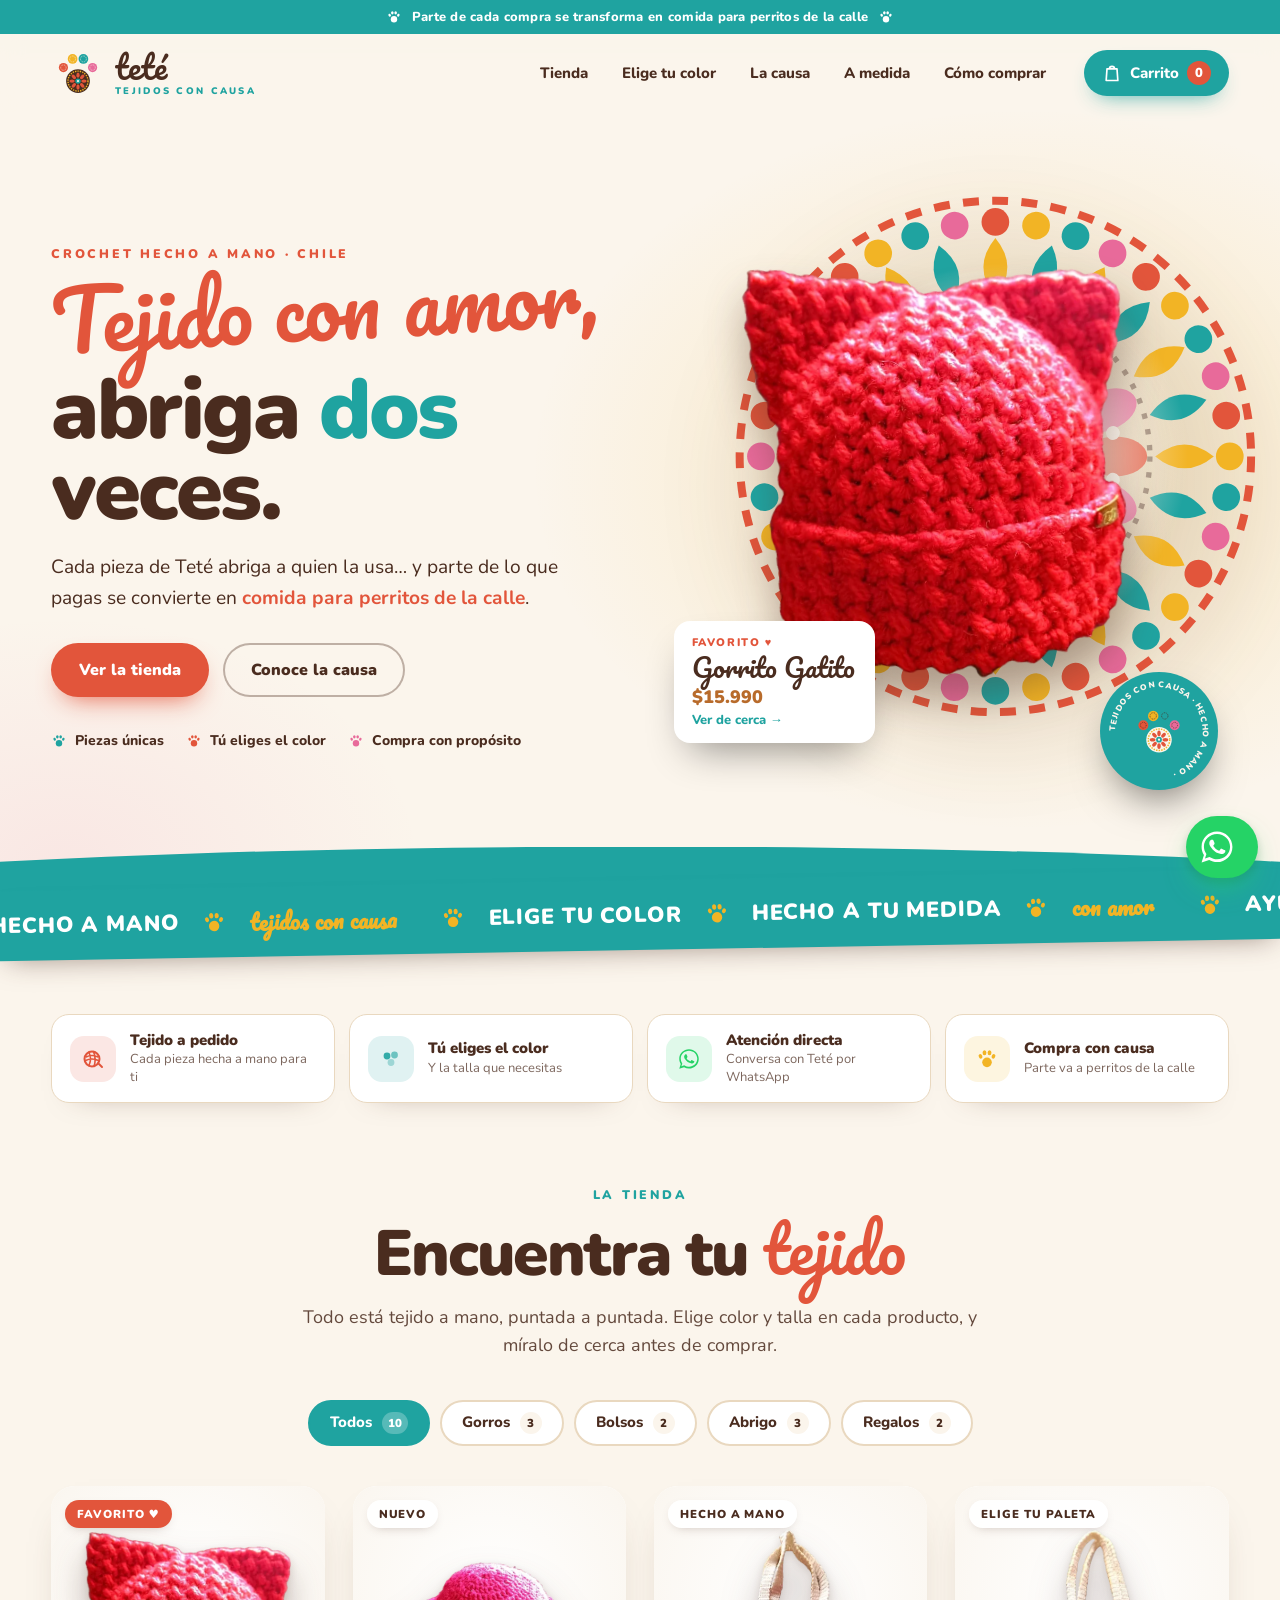
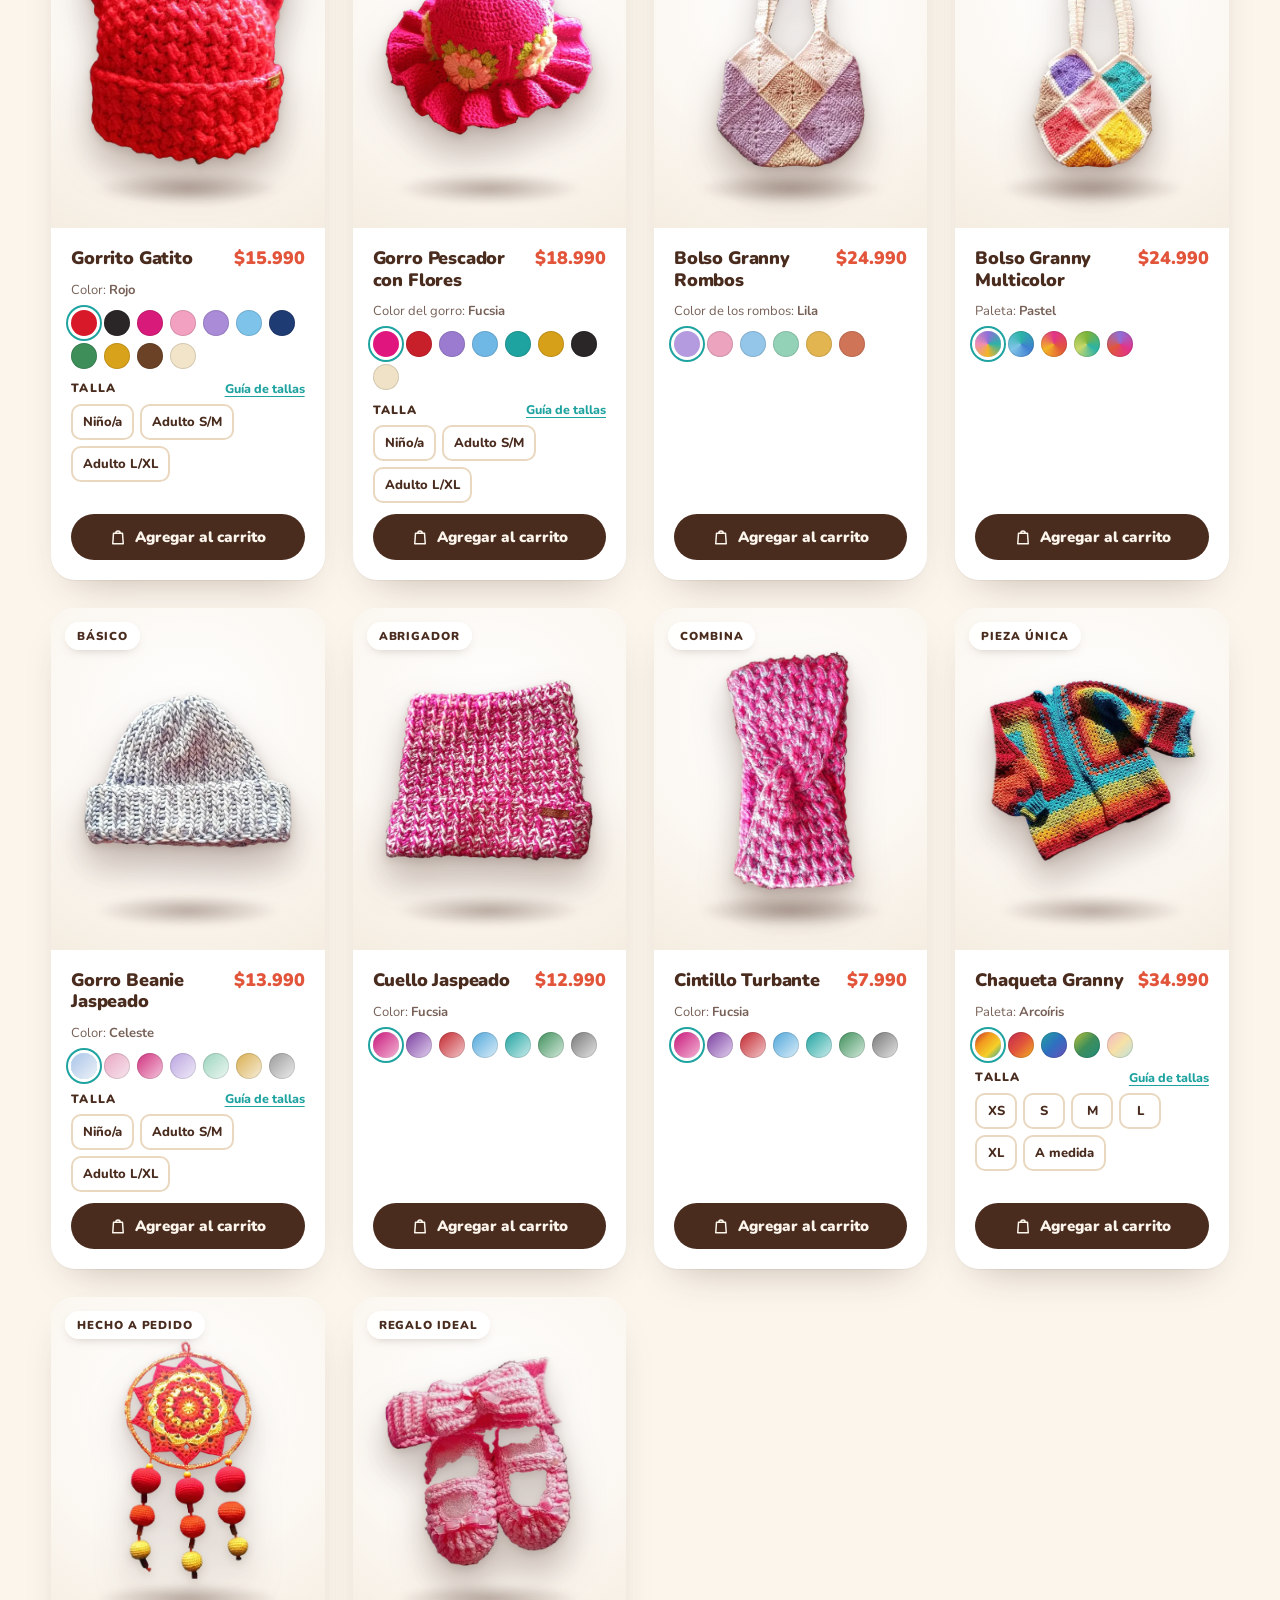
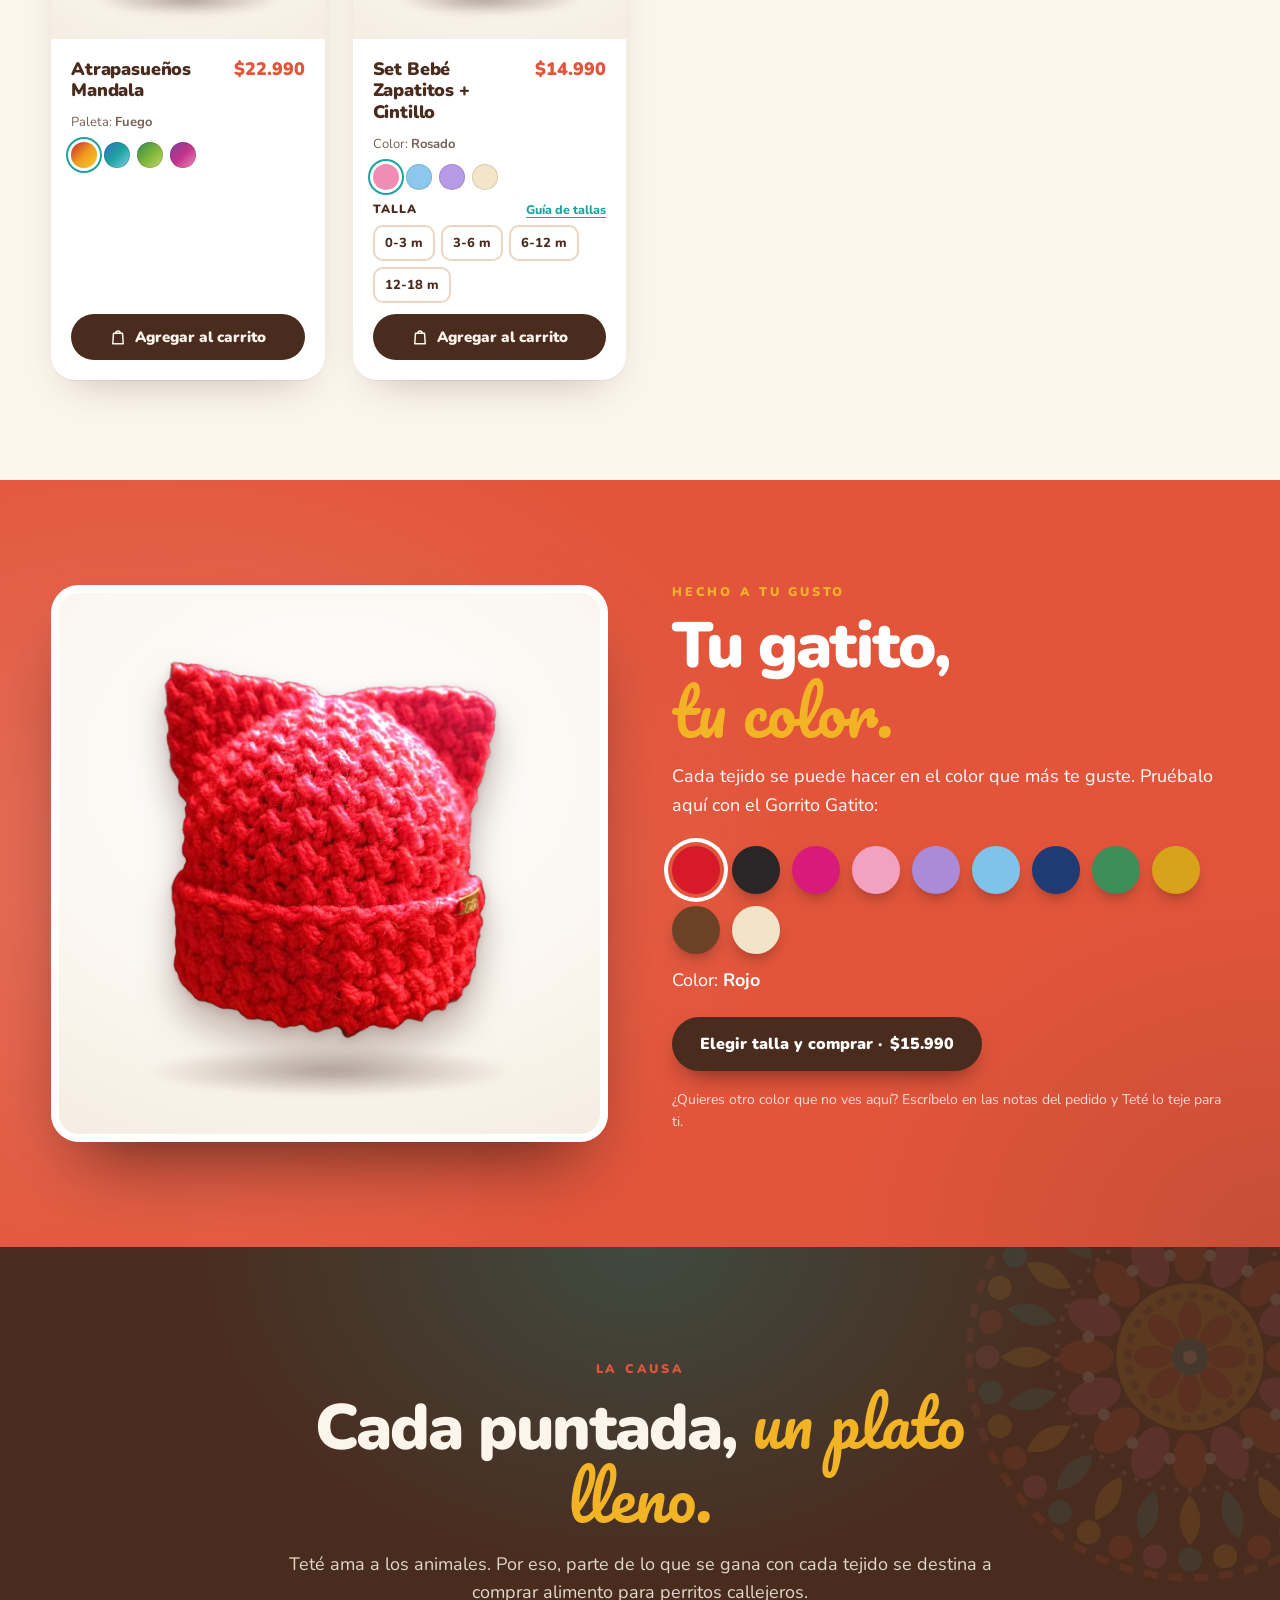
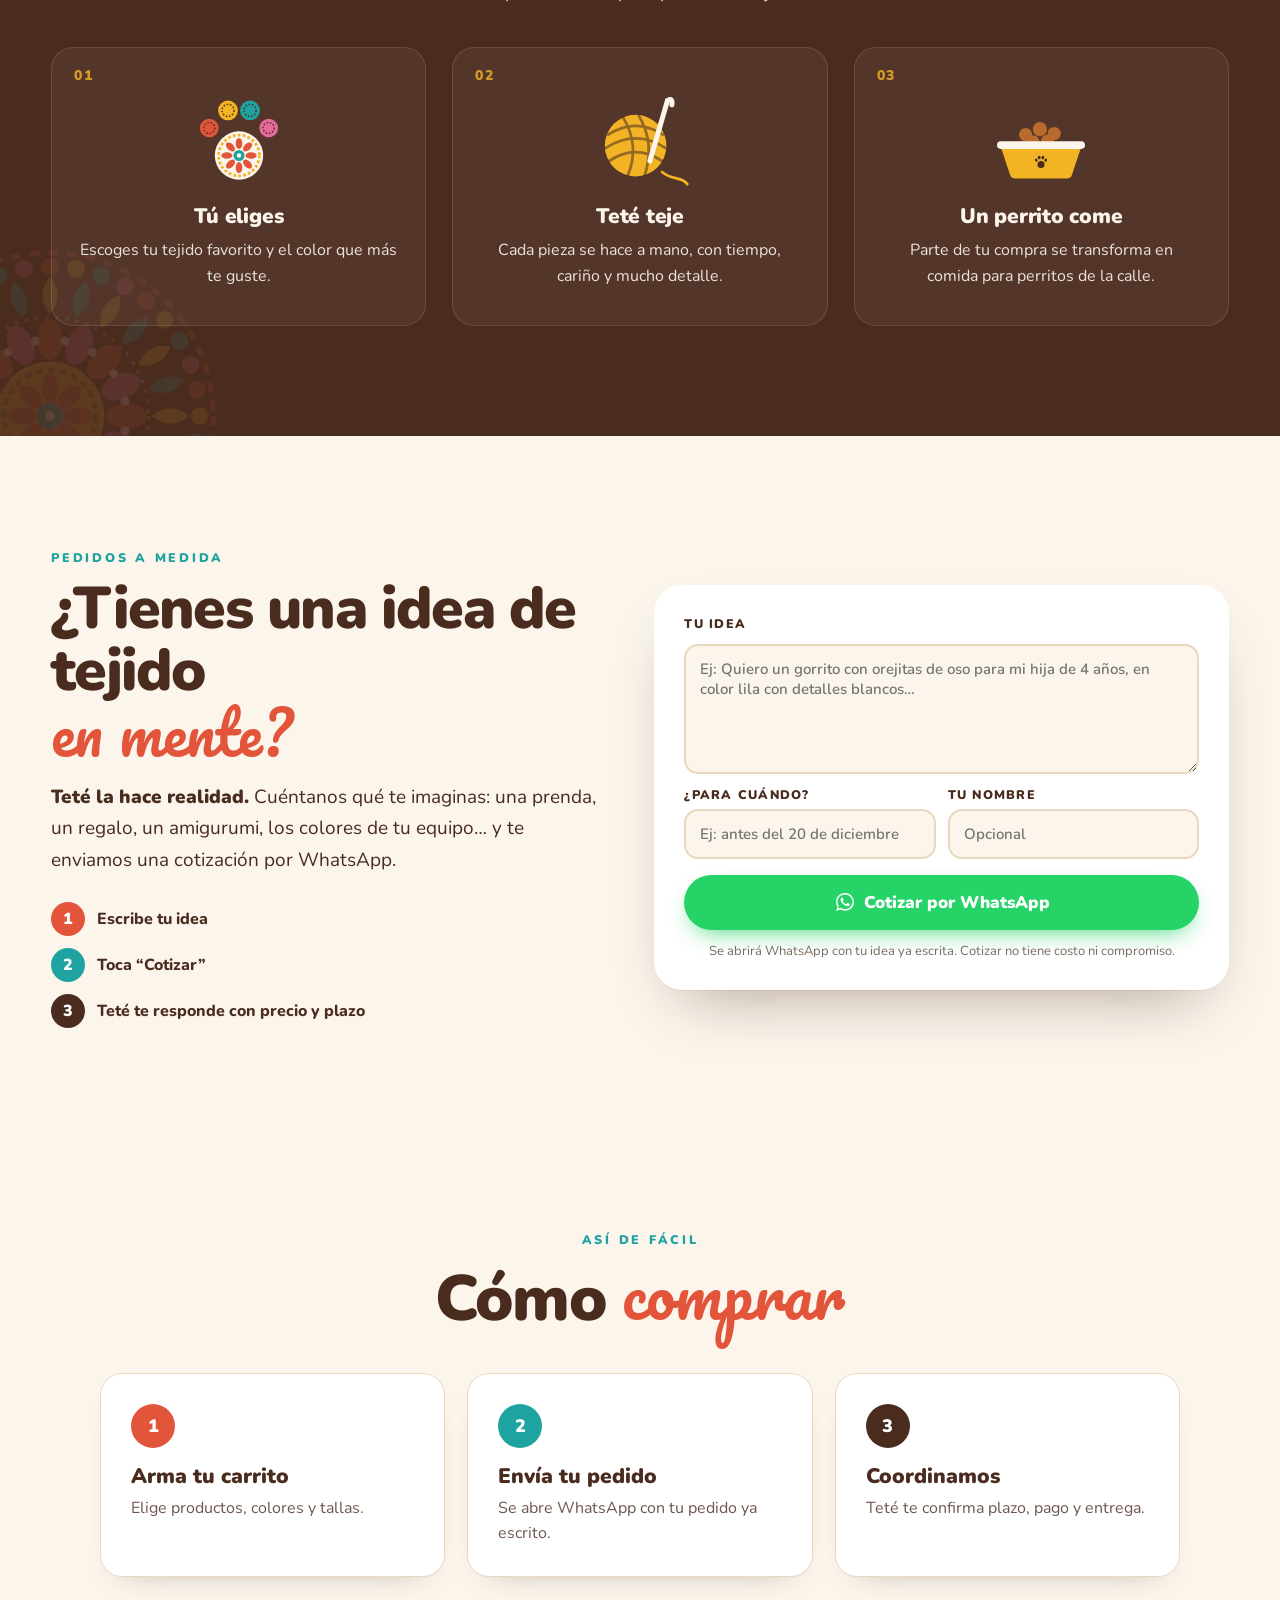
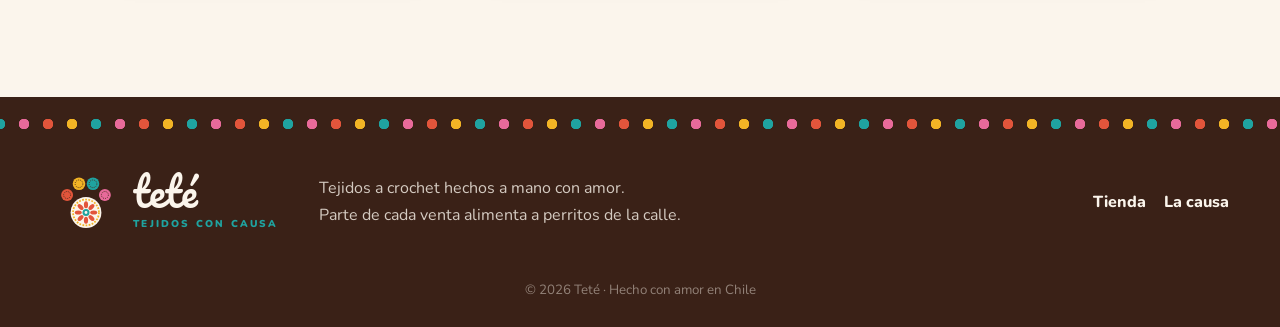
==== index.html @ cbbb32c8 "Tienda web de Teté · Tejidos con causa Página estática de la tienda: catálogo con colores y tallas, " ====
<!DOCTYPE html>
<html lang="es">
<head>
<meta charset="UTF-8">
<meta name="viewport" content="width=device-width, initial-scale=1">
<title>Teté · Tejidos a crochet hechos a mano, en tu color</title>
<meta name="description" content="Tienda de tejidos a crochet hechos a mano en Chile: gorros, bolsos y regalos en el color y la talla que elijas. Pedidos por WhatsApp. Parte de cada compra alimenta a perritos de la calle.">
<meta name="theme-color" content="#1FA3A0">
<meta name="author" content="Teté · Tejidos con causa">
<!-- Vista previa al compartir (WhatsApp, Facebook, Instagram, X, LinkedIn).
     Al publicar la página, ejecuta preparar-para-publicar.ps1 para convertir estas rutas en direcciones completas. -->
<meta property="og:type" content="website">
<meta property="og:locale" content="es_CL">
<meta property="og:site_name" content="Teté · Tejidos con causa">
<meta property="og:title" content="Teté · Tejidos a crochet hechos a mano, en tu color">
<meta property="og:description" content="Gorros, bolsos y regalos tejidos a pedido en el color que quieras. Parte de cada compra alimenta a perritos de la calle 🐾">
<meta property="og:image" content="img/og-tete.jpg">
<meta property="og:image:type" content="image/jpeg">
<meta property="og:image:width" content="1200">
<meta property="og:image:height" content="630">
<meta property="og:image:alt" content="Logo de Teté junto a un gorrito tejido con orejitas de gato, con el texto: Tejidos hechos a mano, en tu color">
<meta property="og:image" content="img/og-tete-cuadrada.jpg">
<meta property="og:image:type" content="image/jpeg">
<meta property="og:image:width" content="1200">
<meta property="og:image:height" content="1200">
<meta name="twitter:card" content="summary_large_image">
<meta name="twitter:title" content="Teté · Tejidos a crochet hechos a mano, en tu color">
<meta name="twitter:description" content="Gorros, bolsos y regalos tejidos a pedido. Parte de cada compra alimenta a perritos de la calle.">
<meta name="twitter:image" content="img/og-tete.jpg">
<meta name="twitter:image:alt" content="Logo de Teté junto a un gorrito tejido con orejitas de gato">
<link rel="icon" href="img/favicon-mandala.svg" type="image/svg+xml">
<link rel="icon" href="img/favicon-32.png" type="image/png" sizes="32x32">
<link rel="apple-touch-icon" href="img/apple-touch-icon.png">
<link rel="manifest" href="site.webmanifest"><link rel="preload" href="fonts/nunito-variable.woff2" as="font" type="font/woff2" crossorigin>
<link rel="preload" href="fonts/pacifico-400.woff2" as="font" type="font/woff2" crossorigin>
<link rel="preload" href="img/p/gatito-rojo.webp" as="image">
<link rel="stylesheet" href="css/fonts.css">
<link rel="stylesheet" href="css/styles.css">
<link rel="stylesheet" href="css/theme-mandala.css">
<link rel="stylesheet" href="css/refine.css">
</head>
<body data-logo="mandala" class="t-mandala">

<!-- Ícono de marca: huella-ovillo -->
<svg width="0" height="0" style="position:absolute" aria-hidden="true">
  <defs>
    <clipPath id="cpOvillo"><circle cx="100" cy="128" r="40"/></clipPath>
    <symbol id="ovillo" viewBox="0 0 200 200">
      <g fill="var(--toe)">
        <ellipse cx="46" cy="78" rx="15" ry="19" transform="rotate(-25 46 78)"/>
        <ellipse cx="79" cy="48" rx="16" ry="21" transform="rotate(-8 79 48)"/>
        <ellipse cx="121" cy="48" rx="16" ry="21" transform="rotate(8 121 48)"/>
        <ellipse cx="154" cy="78" rx="15" ry="19" transform="rotate(25 154 78)"/>
      </g>
      <circle cx="100" cy="128" r="40" fill="var(--pad)"/>
      <g clip-path="url(#cpOvillo)" fill="none" stroke="var(--line)" stroke-width="3.2" stroke-linecap="round">
        <path d="M58 110 Q100 86 142 110"/><path d="M57 124 Q100 99 143 124"/><path d="M57 138 Q100 113 143 138"/><path d="M60 152 Q100 128 140 152"/>
        <path d="M74 92 Q96 130 80 170"/><path d="M90 88 Q114 128 98 172"/><path d="M108 88 Q132 126 120 170"/>
      </g>
      <path d="M134 147 C154 161 158 183 180 177 C191 174 191 162 182 160" fill="none" stroke="var(--thread)" stroke-width="4.2" stroke-linecap="round"/>
    </symbol>
    <symbol id="mandala" viewBox="0 0 200 200">
      <circle cx="46" cy="80" r="17" fill="var(--t1)"/><circle cx="46" cy="80" r="10" fill="none" stroke="var(--stitch)" stroke-width="2.5" stroke-dasharray="3 3"/>
      <circle cx="80" cy="48" r="18" fill="var(--t2)"/><circle cx="80" cy="48" r="11" fill="none" stroke="var(--stitch)" stroke-width="2.5" stroke-dasharray="3 3"/>
      <circle cx="120" cy="48" r="18" fill="var(--t3)"/><circle cx="120" cy="48" r="11" fill="none" stroke="var(--stitch)" stroke-width="2.5" stroke-dasharray="3 3"/>
      <circle cx="154" cy="80" r="17" fill="var(--t4)"/><circle cx="154" cy="80" r="10" fill="none" stroke="var(--stitch)" stroke-width="2.5" stroke-dasharray="3 3"/>
      <circle cx="100" cy="130" r="44" fill="var(--pad)"/>
      <circle cx="100" cy="130" r="37" fill="none" stroke="var(--ring)" stroke-width="5" stroke-dasharray="5 4"/>
      <g fill="var(--petal)">
        <ellipse cx="100" cy="108" rx="6" ry="10"/><ellipse cx="100" cy="108" rx="6" ry="10" transform="rotate(45 100 130)"/>
        <ellipse cx="100" cy="108" rx="6" ry="10" transform="rotate(90 100 130)"/><ellipse cx="100" cy="108" rx="6" ry="10" transform="rotate(135 100 130)"/>
        <ellipse cx="100" cy="108" rx="6" ry="10" transform="rotate(180 100 130)"/><ellipse cx="100" cy="108" rx="6" ry="10" transform="rotate(225 100 130)"/>
        <ellipse cx="100" cy="108" rx="6" ry="10" transform="rotate(270 100 130)"/><ellipse cx="100" cy="108" rx="6" ry="10" transform="rotate(315 100 130)"/>
      </g>
      <circle cx="100" cy="130" r="10" fill="var(--core)"/><circle cx="100" cy="130" r="4" fill="var(--dot)"/>
    </symbol>
    <symbol id="paw" viewBox="0 0 200 200">      <ellipse cx="46" cy="78" rx="15" ry="19" transform="rotate(-25 46 78)"/><ellipse cx="79" cy="48" rx="16" ry="21"/>
      <ellipse cx="121" cy="48" rx="16" ry="21"/><ellipse cx="154" cy="78" rx="15" ry="19" transform="rotate(25 154 78)"/>
      <circle cx="100" cy="128" r="40"/>
    </symbol>
    <symbol id="wa" viewBox="0 0 32 32"><path fill="currentColor" d="M16 3C8.8 3 3 8.7 3 15.8c0 2.5.7 4.9 2 7L3 29l6.4-2c2 1.1 4.3 1.7 6.6 1.7 7.2 0 13-5.7 13-12.8S23.2 3 16 3zm0 23.4c-2.1 0-4.1-.6-5.9-1.7l-.4-.3-3.8 1.2 1.2-3.7-.3-.4c-1.2-1.8-1.8-3.8-1.8-5.9C5 9.9 9.9 5.1 16 5.1s11 4.8 11 10.7-4.9 10.6-11 10.6zm6-7.9c-.3-.2-1.9-1-2.2-1.1-.3-.1-.5-.2-.7.2-.2.3-.8 1.1-1 1.3-.2.2-.4.2-.7.1-.3-.2-1.4-.5-2.6-1.6-1-.9-1.6-1.9-1.8-2.2-.2-.3 0-.5.1-.7l.5-.6c.2-.2.2-.3.3-.6.1-.2 0-.4 0-.6l-1-2.4c-.3-.6-.5-.5-.7-.5h-.6c-.2 0-.6.1-.9.4-.3.3-1.2 1.1-1.2 2.7s1.2 3.1 1.4 3.3c.2.2 2.3 3.6 5.7 4.9 2.8 1.1 3.4.9 4 .8.6-.1 1.9-.8 2.2-1.5.3-.7.3-1.4.2-1.5-.1-.2-.3-.3-.6-.4z"/></symbol>
    <symbol id="bag" viewBox="0 0 24 24"><path fill="none" stroke="currentColor" stroke-width="2" stroke-linecap="round" stroke-linejoin="round" d="M6 7h12l1 14H5L6 7Z M9 7a3 3 0 0 1 6 0"/></symbol>
  </defs>
</svg>

<div class="topbar">
  <svg class="i"><use href="#paw"/></svg> Parte de cada compra se transforma en comida para perritos de la calle <svg class="i"><use href="#paw"/></svg>
</div>

<header class="header" id="header">
  <a href="#inicio" class="brand" aria-label="Teté, inicio">
    <svg class="brand-ic logo-pos"><use href="#mandala"/></svg>
    <span class="brand-txt"><b>teté</b><small>tejidos con causa</small></span>
  </a>
  <nav class="nav" id="nav">
    <a href="#tienda">Tienda</a>
    <a href="#color">Elige tu color</a>
    <a href="#causa">La causa</a>
    <a href="#idea">A medida</a>
    <a href="#comprar">Cómo comprar</a>
  </nav>
  <button class="cart-btn" id="openCart" aria-label="Abrir carrito">
    <svg><use href="#bag"/></svg><span>Carrito</span><em id="cartCount">0</em>
  </button>
  <button class="menu-btn" id="menuBtn" type="button" aria-label="Abrir menú" aria-expanded="false" aria-controls="nav"><span></span><span></span><span></span></button>
</header>

<!-- HERO -->
<section class="hero" id="inicio">
  <svg class="hero-thread" viewBox="0 0 1440 700" preserveAspectRatio="none" aria-hidden="true">
    <path d="M-40 560 C 200 420, 320 680, 560 540 S 900 300, 1080 420 S 1360 560, 1500 300" />
  </svg>
  <div class="hero-in">
    <div class="hero-copy">
      <span class="eyebrow">Crochet hecho a mano · Chile</span>
      <h1><span class="script">Tejido con amor,</span><span class="big">abriga <em>dos</em> veces.</span></h1>
      <p>Cada pieza de Teté abriga a quien la usa… y parte de lo que pagas se convierte en <b>comida para perritos de la calle</b>.</p>
      <div class="hero-cta">
        <a href="#tienda" class="btn btn-sun">Ver la tienda</a>
        <a href="#causa" class="btn btn-ghost">Conoce la causa</a>
      </div>
      <ul class="hero-points">
        <li><svg class="i"><use href="#paw"/></svg>Piezas únicas</li>
        <li><svg class="i"><use href="#paw"/></svg>Tú eliges el color</li>
        <li><svg class="i"><use href="#paw"/></svg>Compra con propósito</li>
      </ul>
    </div>
    <div class="hero-art">
      <div class="mandala-deco hero-mandala" data-depth=".3"></div><div class="mandala-deco hero-mandala-sm" data-depth="1.8"></div>
      <div class="ring" data-depth=".5"></div>
      <div class="paw-trail" id="pawTrail" aria-hidden="true"></div>
      <img class="cut cut-hero" data-depth="1.2" src="img/p/gatito-rojo.webp" alt="Gorrito Gatito rojo tejido a crochet con orejitas">
      <button class="hero-tag" id="heroTag" data-depth="2" type="button"><small>Favorito ♥</small><b>Gorrito Gatito</b><span id="heroPrice"></span><em>Ver de cerca →</em></button>
      <div class="seal" aria-hidden="true" data-depth=".8">
        <svg viewBox="0 0 200 200" class="seal-ring">
          <defs><path id="sealArc" d="M100 100 m-74 0 a74 74 0 1 1 148 0 a74 74 0 1 1 -148 0"/></defs>
          <text><textPath href="#sealArc">TEJIDOS CON CAUSA · HECHO A MANO ·</textPath></text>
        </svg>
        <svg class="seal-ic logo-neg"><use href="#mandala"/></svg>
      </div>
    </div>
  </div>
</section>

<div class="marquee" aria-hidden="true">
  <div class="marquee-track" id="marquee"></div>
</div>

<section class="trust" aria-label="Por qué comprar en Teté">
  <div class="trust-in">
    <div class="t-item"><span class="t-ico" style="--c:var(--coral)"><svg viewBox="0 0 24 24"><circle cx="11" cy="12" r="7.5" fill="none" stroke="currentColor" stroke-width="2"/><path d="M5 10q6-3 12 0M4.5 13.5q6.5-3 13 0M8 5.5q3 6 0 13M12.5 4.6q3 7 .5 14.8" fill="none" stroke="currentColor" stroke-width="1.6" stroke-linecap="round"/><path d="M18 17l3 3" stroke="currentColor" stroke-width="2" stroke-linecap="round"/></svg></span><div><b>Tejido a pedido</b><span>Cada pieza hecha a mano para ti</span></div></div>
    <div class="t-item"><span class="t-ico" style="--c:var(--turquesa)"><svg viewBox="0 0 24 24"><circle cx="8" cy="9" r="3.4" fill="currentColor" opacity=".9"/><circle cx="15.5" cy="8" r="3.4" fill="currentColor" opacity=".6"/><circle cx="12" cy="15.5" r="3.4" fill="currentColor" opacity=".35"/></svg></span><div><b>Tú eliges el color</b><span>Y la talla que necesitas</span></div></div>
    <div class="t-item"><span class="t-ico" style="--c:#25D366"><svg viewBox="0 0 32 32"><use href="#wa"/></svg></span><div><b>Atención directa</b><span>Conversa con Teté por WhatsApp</span></div></div>
    <div class="t-item"><span class="t-ico" style="--c:var(--girasol)"><svg viewBox="0 0 200 200"><use href="#paw"/></svg></span><div><b>Compra con causa</b><span>Parte va a perritos de la calle</span></div></div>
  </div>
</section>
<!-- TIENDA -->
<section class="shop" id="tienda">
  <div class="sec-head reveal">
    <span class="eyebrow dark">La tienda</span>
    <h2>Encuentra tu <span class="script">tejido</span></h2>
    <p>Todo está tejido a mano, puntada a puntada. Elige color y talla en cada producto, y míralo de cerca antes de comprar.</p>
  </div>
  <div class="filters reveal" id="filters">
    <button class="chip on" data-cat="todos">Todos</button>
    <button class="chip" data-cat="gorros">Gorros</button>
    <button class="chip" data-cat="bolsos">Bolsos</button>
    <button class="chip" data-cat="abrigo">Abrigo</button>
    <button class="chip" data-cat="regalos">Regalos</button>
  </div>
  <div class="grid" id="grid"></div>
</section>

<!-- ELIGE TU COLOR -->
<section class="picker" id="color">
  <div class="picker-in">
    <div class="picker-img reveal stage3d" id="pickStage"><div class="floor" id="pickFloor"></div><div class="obj" id="pickObj"><img id="pickImg" src="img/p/gatito-rojo.webp" alt="Gorrito Gatito" draggable="false"></div></div>
    <div class="picker-copy reveal">
      <span class="eyebrow">Hecho a tu gusto</span>
      <h2>Tu gatito, <span class="script">tu color.</span></h2>
      <p>Cada tejido se puede hacer en el color que más te guste. Pruébalo aquí con el Gorrito Gatito:</p>
      <div class="big-sw" id="pickSw"></div>
      <p class="pick-name">Color: <b id="pickName">Rojo</b></p>
      <button class="btn btn-sun" id="pickAdd">Elegir talla y comprar · <span id="pickPrice"></span></button>
      <p class="hint">¿Quieres otro color que no ves aquí? Escríbelo en las notas del pedido y Teté lo teje para ti.</p>
    </div>
  </div>
</section>

<!-- CAUSA -->
<section class="cause" id="causa">
  <div class="mandala-deco cause-mandala" aria-hidden="true"></div><div class="mandala-deco cause-mandala l" aria-hidden="true"></div>
  <div class="sec-head reveal light">
    <span class="eyebrow">La causa</span>
    <h2>Cada puntada, <span class="script">un plato lleno.</span></h2>
    <p>Teté ama a los animales. Por eso, parte de lo que se gana con cada tejido se destina a comprar alimento para perritos callejeros.</p>
  </div>
  <div class="steps">
    <article class="step reveal"><span class="n">01</span><svg class="st-ic logo-neg"><use href="#mandala"/></svg><h3>Tú eliges</h3><p>Escoges tu tejido favorito y el color que más te guste.</p></article>
    <article class="step reveal"><span class="n">02</span><svg class="st-ic" viewBox="0 0 200 200"><circle cx="92" cy="112" r="56" fill="#F2B425"/><g fill="none" stroke="#4A2C1F" stroke-width="5" stroke-linecap="round" opacity=".55"><path d="M42 92 Q92 60 142 92"/><path d="M38 116 Q92 82 146 116"/><path d="M44 140 Q92 108 140 140"/><path d="M70 62 Q100 112 78 166"/><path d="M98 58 Q128 108 108 168"/></g><path d="M150 30 L118 140" stroke="#FBF5EC" stroke-width="9" stroke-linecap="round"/><path d="M150 30 q10 -6 8 8" stroke="#FBF5EC" stroke-width="9" fill="none" stroke-linecap="round"/><path d="M140 160 C160 176 176 168 186 182" stroke="#F2B425" stroke-width="5" fill="none" stroke-linecap="round"/></svg><h3>Teté teje</h3><p>Cada pieza se hace a mano, con tiempo, cariño y mucho detalle.</p></article>
    <article class="step reveal"><span class="n">03</span><svg class="st-ic" viewBox="0 0 200 200"><g fill="#B86B2B"><circle cx="72" cy="92" r="12"/><circle cx="98" cy="82" r="13"/><circle cx="124" cy="90" r="12"/><circle cx="86" cy="104" r="11"/><circle cx="112" cy="104" r="12"/></g><path d="M26 112 H174 L156 166 Q154 172 146 172 H54 Q46 172 44 166 Z" fill="#F2B425"/><rect x="20" y="104" width="160" height="14" rx="7" fill="#FBF5EC"/><g fill="#4A2C1F" transform="translate(84 126) scale(.16)"><use href="#paw"/></g></svg><h3>Un perrito come</h3><p>Parte de tu compra se transforma en comida para perritos de la calle.</p></article>
  </div>
</section>

<!-- PEDIDO A MEDIDA -->
<section class="idea" id="idea">
  <div class="idea-in">
    <div class="idea-copy reveal">
      <span class="eyebrow dark">Pedidos a medida</span>
      <h2>¿Tienes una idea de tejido <span class="script">en mente?</span></h2>
      <p class="idea-lead"><b>Teté la hace realidad.</b> Cuéntanos qué te imaginas: una prenda, un regalo, un amigurumi, los colores de tu equipo… y te enviamos una cotización por WhatsApp.</p>
      <ul class="idea-steps">
        <li><span>1</span>Escribe tu idea</li>
        <li><span>2</span>Toca “Cotizar”</li>
        <li><span>3</span>Teté te responde con precio y plazo</li>
      </ul>
    </div>
    <form class="idea-card reveal" id="ideaForm">
      <label for="ideaText">Tu idea</label>
      <textarea id="ideaText" rows="5" required placeholder="Ej: Quiero un gorrito con orejitas de oso para mi hija de 4 años, en color lila con detalles blancos…"></textarea>
      <div class="idea-row">
        <div><label for="ideaFor">¿Para cuándo?</label><input id="ideaFor" placeholder="Ej: antes del 20 de diciembre"></div>
        <div><label for="ideaName">Tu nombre</label><input id="ideaName" placeholder="Opcional"></div>
      </div>
      <button class="btn btn-wa wide" type="submit"><svg class="i" style="width:22px;height:22px"><use href="#wa"/></svg>Cotizar por WhatsApp</button>
      <small class="idea-note">Se abrirá WhatsApp con tu idea ya escrita. Cotizar no tiene costo ni compromiso.</small>
    </form>
  </div>
</section>
<!-- CÓMO COMPRAR -->
<section class="how" id="comprar">
  <div class="sec-head reveal">
    <span class="eyebrow dark">Así de fácil</span>
    <h2>Cómo <span class="script">comprar</span></h2>
  </div>
  <div class="how-row">
    <div class="how-it reveal"><b>1</b><h3>Arma tu carrito</h3><p>Elige productos, colores y tallas.</p></div>
    <div class="how-it reveal"><b>2</b><h3>Envía tu pedido</h3><p>Se abre WhatsApp con tu pedido ya escrito.</p></div>
    <div class="how-it reveal"><b>3</b><h3>Coordinamos</h3><p>Teté te confirma plazo, pago y entrega.</p></div>
  </div>
</section>

<footer class="footer">
  <div class="foot-in">
    <div class="foot-brand">
      <svg class="foot-ic logo-neg"><use href="#mandala"/></svg>
      <div><b class="wm">teté</b><small>tejidos con causa</small></div>
    </div>
    <p>Tejidos a crochet hechos a mano con amor.<br>Parte de cada venta alimenta a perritos de la calle.</p>
    <div class="foot-links">
      <a href="#tienda">Tienda</a><a href="#causa">La causa</a>
    </div>
  </div>
  <small class="copy">© <span id="year"></span> Teté · Hecho con amor en Chile</small>
</footer>

<!-- Modal producto -->
<div class="modal" id="modal" aria-hidden="true">
  <div class="modal-bg" data-close></div>
  <div class="modal-box" role="dialog" aria-modal="true" aria-labelledby="mName">
    <button class="x" data-close aria-label="Cerrar">×</button>
    <div class="m-media">
      <div class="viewer" id="viewer">
        <div class="v-floor" id="vFloor"></div>
        <div class="v-obj" id="vObj"></div>
      </div>
      <div class="v-hint"><span class="v-ico">⟲</span> Arrastra para girar · rueda para acercar</div>
      <div class="v-ctrl">
        <button id="vAuto" class="on" title="Giro automático">⟳</button>
        <button id="vOut" title="Alejar">−</button>
        <button id="vIn" title="Acercar">+</button>
        <button id="vReset" title="Vista frontal">◎</button>
      </div>
      <div class="m-thumbs" id="mThumbs"></div>
    </div>
    <div class="m-info">
      <span class="badge" id="mBadge"></span>
      <h3 id="mName"></h3>
      <div class="m-price" id="mPrice"></div>
      <p id="mDesc"></p>
      <div class="opt"><label id="mColorLbl"></label><div class="sws" id="mSw"></div><span class="opt-sel" id="mColorName"></span></div>
      <div class="opt" id="mSizeWrap"><div class="sz-head"><label>Talla</label><button class="guide-link" id="mGuide" type="button">Guía de tallas</button></div><div class="szs" id="mSizes"></div><small class="sz-err">Elige una talla para continuar</small></div>
      <div class="opt"><label>Cantidad</label><div class="qty"><button id="mMinus">−</button><span id="mQty">1</span><button id="mPlus">+</button></div></div>
      <button class="btn btn-choco wide" id="mAdd">Agregar al carrito</button>
      <a class="wa-ask" id="mAsk" href="#" target="_blank" rel="noopener"><svg class="i"><use href="#wa"/></svg> Preguntar por este producto</a>
      <ul class="m-det" id="mDet"></ul>
      <div class="m-look" id="mLook" hidden><h4>Completa el look</h4><div class="look-row" id="mLookRow"></div></div>
    </div>
  </div>
</div>

<!-- Carrito -->
<aside class="drawer" id="drawer" aria-hidden="true">
  <div class="drawer-bg" data-dclose></div>
  <div class="drawer-box">
    <div class="d-head"><h3>Tu carrito</h3><button class="x" data-dclose aria-label="Cerrar carrito">×</button></div>
    <div class="d-items" id="dItems"></div>
    <div class="d-foot" id="dFoot">
      <div class="d-cause"><svg class="i"><use href="#paw"/></svg> Con esta compra ayudas a alimentar perritos de la calle.</div>
      <div class="d-total"><span>Total</span><b id="dTotal">$0</b></div>
      <form id="orderForm" class="d-form">
        <input name="nombre" placeholder="Tu nombre" required>
        <input name="comuna" placeholder="Comuna / ciudad" required>
        <select name="entrega"><option>Despacho a domicilio</option><option>Retiro en persona</option></select>
        <textarea name="nota" rows="2" placeholder="Notas: otro color, medidas, fecha para regalo…"></textarea>
        <button class="btn btn-wa wide" type="submit"><svg class="i" style="width:22px;height:22px"><use href="#wa"/></svg>Enviar pedido por WhatsApp</button>
      </form>
    </div>
  </div>
</aside>

<div class="guide" id="guide">
  <div class="guide-bg" data-gclose></div>
  <div class="guide-box">
    <button class="x" data-gclose aria-label="Cerrar">×</button>
    <h3 id="gTitle"></h3>
    <table id="gTable"></table>
    <p class="note">Medidas referenciales. ¿Dudas o quieres algo a medida? Escríbelo en las notas del pedido y Teté te ayuda.</p>
  </div>
</div>

<div class="bobbles-row" aria-hidden="true"></div>
<a class="wa-float" id="waFloat" href="https://wa.me/56950294831" target="_blank" rel="noopener" aria-label="Escríbenos por WhatsApp">
  <svg viewBox="0 0 32 32" aria-hidden="true"><use href="#wa"/></svg><span>¿Dudas? Escríbenos</span>
</a>

<div class="toast" id="toast"><svg class="i"><use href="#paw"/></svg><span id="toastTxt"></span></div>

<script src="js/productos.js"></script>
<script src="js/app.js"></script>
<script src="js/mandala.js"></script>
</body>
</html>
---- css/fonts.css ----
﻿/* Letras de Teté guardadas dentro de la página (sin depender de Google Fonts). Subconjunto latino. */
@font-face{font-family:'Pacifico';font-style:normal;font-weight:400;font-display:swap;src:url(../fonts/pacifico-400.woff2) format('woff2');unicode-range:U+0000-00FF, U+0131, U+0152-0153, U+02BB-02BC, U+02C6, U+02DA, U+02DC, U+0304, U+0308, U+0329, U+2000-206F, U+20AC, U+2122, U+2191, U+2193, U+2212, U+2215, U+FEFF, U+FFFD}
@font-face{font-family:'Nunito';font-style:normal;font-weight:400 900;font-display:swap;src:url(../fonts/nunito-variable.woff2) format('woff2');unicode-range:U+0000-00FF, U+0131, U+0152-0153, U+02BB-02BC, U+02C6, U+02DA, U+02DC, U+0304, U+0308, U+0329, U+2000-206F, U+20AC, U+2122, U+2191, U+2193, U+2212, U+2215, U+FEFF, U+FFFD}
---- css/styles.css ----
/* ===== Tete · Tejidos con causa — Identidad: Huella-ovillo ===== */
:root{
  --choco:#4A2C1F; --choco-2:#3A2117; --caramelo:#B86B2B; --arena:#E9D8BF; --crema:#FBF5EC;
  --girasol:#F2B425; --turquesa:#1FA3A0; --coral:#E2553B; --rosa:#E86A9A;
  --r:22px; --shadow:0 18px 40px -18px rgba(74,44,31,.45);
  --knit:url("data:image/svg+xml,%3Csvg xmlns='http://www.w3.org/2000/svg' width='22' height='18'%3E%3Cpath d='M2 2l9 13 9-13' fill='none' stroke='%23ffffff' stroke-opacity='.06' stroke-width='3' stroke-linecap='round' stroke-linejoin='round'/%3E%3C/svg%3E");
}
*{box-sizing:border-box}
html{scroll-behavior:smooth;scroll-padding-top:84px}
body{margin:0;font-family:Nunito,system-ui,sans-serif;color:var(--choco);background:var(--crema);-webkit-font-smoothing:antialiased;overflow-x:hidden}
img{display:block;max-width:100%}
a{color:inherit}
button{font-family:inherit;cursor:pointer}
.i{width:16px;height:16px;fill:currentColor;flex:none}
.script{font-family:Pacifico,cursive;font-weight:400}
.logo-pos{--toe:var(--caramelo);--pad:var(--choco);--line:var(--arena);--thread:var(--choco)}
.logo-neg{--toe:var(--girasol);--pad:var(--crema);--line:var(--caramelo);--thread:var(--crema)}

/* ---------- top bar & header ---------- */
.topbar{background:var(--girasol);color:var(--choco);font-weight:800;font-size:13px;letter-spacing:.02em;display:flex;align-items:center;justify-content:center;gap:10px;padding:8px 14px;text-align:center}
.header{position:sticky;top:0;z-index:50;display:flex;align-items:center;gap:24px;padding:12px clamp(16px,4vw,56px);background:rgba(251,245,236,.86);backdrop-filter:blur(12px);transition:box-shadow .3s}
.header.scrolled{box-shadow:0 8px 30px -14px rgba(74,44,31,.35)}
.brand{display:flex;align-items:center;gap:10px;text-decoration:none}
.brand-ic{width:50px;height:50px}
.brand-txt{display:flex;flex-direction:column;line-height:1}
.brand-txt b{font-family:Pacifico,cursive;font-weight:400;font-size:32px}
.brand-txt small{font-size:9.5px;font-weight:900;letter-spacing:.24em;text-transform:uppercase;color:var(--caramelo);margin-top:4px}
.nav{margin-left:auto;display:flex;gap:6px}
.nav a{text-decoration:none;font-weight:800;font-size:15px;padding:10px 14px;border-radius:99px;transition:background .2s}
.nav a:hover{background:var(--arena)}
.cart-btn{display:flex;align-items:center;gap:8px;border:none;background:var(--choco);color:var(--crema);font-weight:800;font-size:15px;padding:11px 18px;border-radius:99px;position:relative;transition:transform .2s}
.cart-btn:hover{transform:translateY(-2px)}
.cart-btn svg{width:20px;height:20px}
.cart-btn em{font-style:normal;background:var(--girasol);color:var(--choco);min-width:24px;height:24px;border-radius:99px;display:grid;place-items:center;font-size:13px;font-weight:900;padding:0 6px}
.cart-btn.bump{animation:bump .5s}
@keyframes bump{30%{transform:scale(1.14)}60%{transform:scale(.95)}}

/* ---------- buttons ---------- */
.btn{display:inline-flex;align-items:center;justify-content:center;gap:8px;border:none;border-radius:99px;padding:16px 28px;font-weight:900;font-size:16px;text-decoration:none;transition:transform .2s,box-shadow .2s,background .2s}
.btn:hover{transform:translateY(-3px)}
.btn-sun{background:var(--girasol);color:var(--choco);box-shadow:0 10px 24px -10px rgba(242,180,37,.9)}
.btn-ghost{color:var(--crema);box-shadow:inset 0 0 0 2px rgba(251,245,236,.5)}
.btn-ghost:hover{box-shadow:inset 0 0 0 2px var(--crema)}
.btn-choco{background:var(--choco);color:var(--crema)}
.btn.wide{width:100%}
.eyebrow{display:inline-block;font-weight:900;font-size:12.5px;letter-spacing:.22em;text-transform:uppercase;color:var(--girasol)}
.eyebrow.dark{color:var(--caramelo)}

/* ---------- hero ---------- */
.hero{position:relative;background:var(--choco) var(--knit);color:var(--crema);overflow:hidden;padding:clamp(48px,7vw,96px) clamp(16px,4vw,56px) clamp(80px,9vw,120px)}
.hero::after{content:"";position:absolute;left:0;right:0;bottom:-1px;height:60px;background:var(--crema);clip-path:path('M0 60 C 240 0 480 0 720 30 S 1200 60 1440 10 L 1440 60 Z');clip-path:ellipse(75% 100% at 50% 100%)}
.hero-thread{position:absolute;inset:0;width:100%;height:100%;pointer-events:none}
.hero-thread path{fill:none;stroke:var(--girasol);stroke-width:3;stroke-dasharray:2 12;stroke-linecap:round;opacity:.55;animation:thread 30s linear infinite}
@keyframes thread{to{stroke-dashoffset:-700}}
.hero-in{position:relative;max-width:1280px;margin:auto;display:grid;grid-template-columns:1.05fr 1fr;gap:40px;align-items:center}
.hero h1{margin:18px 0 20px;line-height:.95}
.hero h1 .script{display:block;font-size:clamp(44px,6.4vw,92px);color:var(--girasol);transform:rotate(-3deg);transform-origin:left;margin-bottom:12px}
.hero h1 .big{display:block;font-weight:900;font-size:clamp(44px,6.6vw,96px);letter-spacing:-.03em}
.hero-copy p{font-size:clamp(17px,1.5vw,20px);line-height:1.6;max-width:520px;opacity:.92;margin:0 0 30px}
.hero-copy p b{color:var(--girasol)}
.hero-cta{display:flex;gap:14px;flex-wrap:wrap}
.hero-points{list-style:none;padding:0;margin:34px 0 0;display:flex;gap:22px;flex-wrap:wrap;font-weight:800;font-size:14px}
.hero-points li{display:flex;align-items:center;gap:8px}
.hero-points .i{color:var(--girasol)}
.hero-art{position:relative;height:clamp(420px,46vw,600px)}
.ph{position:absolute;margin:0;background:var(--crema);padding:10px;border-radius:18px;box-shadow:0 30px 60px -20px rgba(0,0,0,.6);animation:float 7s ease-in-out infinite}
.ph::after{content:"";position:absolute;inset:4px;border:2px dashed var(--caramelo);border-radius:14px;opacity:.4;pointer-events:none}
.ph img{width:100%;height:100%;object-fit:cover;border-radius:10px}
.ph1{width:52%;height:62%;left:0;top:12%;transform:rotate(-6deg)}
.ph2{width:46%;height:50%;right:2%;top:0;transform:rotate(5deg);animation-delay:-2s}
.ph3{width:38%;height:54%;right:10%;bottom:0;transform:rotate(-2deg);animation-delay:-4s}
@keyframes float{50%{translate:0 -12px}}
.seal{position:absolute;left:30%;bottom:-2%;width:150px;height:150px;border-radius:50%;background:var(--coral);display:grid;place-items:center;box-shadow:0 20px 40px -14px rgba(0,0,0,.55);z-index:3}
.seal-ring{position:absolute;inset:0;animation:spin 18s linear infinite}
.seal-ring text{font:900 14px Nunito;letter-spacing:1.5px;fill:var(--crema)}
.seal-ic{width:70px;height:70px}
@keyframes spin{to{transform:rotate(360deg)}}

/* ---------- marquee ---------- */
.marquee{background:var(--girasol);overflow:hidden;padding:16px 0;transform:rotate(-1.5deg);margin:-26px -10px 0;position:relative;z-index:2;box-shadow:0 14px 30px -18px rgba(74,44,31,.6)}
.marquee-track{display:flex;width:max-content;animation:marq 32s linear infinite}
.marquee-track span{display:flex;align-items:center;gap:22px;padding-right:22px;font-weight:900;font-size:clamp(18px,2vw,26px);letter-spacing:.04em;text-transform:uppercase;white-space:nowrap}
.marquee-track .script{text-transform:none;font-size:1.15em;color:var(--choco);letter-spacing:0}
.marquee-track svg{width:26px;height:26px;fill:var(--choco)}
@keyframes marq{to{transform:translateX(-50%)}}

/* ---------- sections ---------- */
section{position:relative}
.sec-head{text-align:center;max-width:720px;margin:0 auto 40px}
.sec-head h2{font-weight:900;font-size:clamp(36px,5vw,64px);letter-spacing:-.025em;line-height:1.05;margin:10px 0 14px}
.sec-head h2 .script{color:var(--caramelo);letter-spacing:0}
.sec-head p{font-size:18px;line-height:1.6;opacity:.85;margin:0}
.sec-head.light h2 .script{color:var(--girasol)}

/* ---------- shop ---------- */
.shop{padding:110px clamp(16px,4vw,56px) 100px;max-width:1360px;margin:auto}
.filters{display:flex;gap:10px;justify-content:center;flex-wrap:wrap;margin-bottom:40px}
.chip{border:2px solid var(--arena);background:#fff;color:var(--choco);font-weight:800;font-size:15px;padding:10px 20px;border-radius:99px;transition:all .2s}
.chip:hover{border-color:var(--caramelo)}
.chip.on{background:var(--choco);border-color:var(--choco);color:var(--crema)}
.grid{display:grid;grid-template-columns:repeat(auto-fill,minmax(270px,1fr));gap:28px}
.card{background:#fff;border-radius:var(--r);overflow:hidden;box-shadow:var(--shadow);display:flex;flex-direction:column;transition:transform .35s cubic-bezier(.2,.8,.2,1),box-shadow .35s}
.card:hover{transform:translateY(-8px) rotate(-.4deg);box-shadow:0 30px 50px -22px rgba(74,44,31,.55)}
.card.hide{display:none}
.c-media{position:relative;aspect-ratio:4/5;overflow:hidden;cursor:pointer}
.obj img.fade{opacity:0}
.badge{display:inline-block;background:var(--girasol);color:var(--choco);font-weight:900;font-size:11.5px;letter-spacing:.08em;text-transform:uppercase;padding:6px 12px;border-radius:99px}
.c-media .badge{position:absolute;top:14px;left:14px;z-index:2}
.quick{position:absolute;left:50%;bottom:16px;translate:-50% 20px;opacity:0;z-index:2;background:rgba(251,245,236,.95);color:var(--choco);border:none;font-weight:900;font-size:14px;padding:11px 18px;border-radius:99px;transition:all .3s;white-space:nowrap}
.card:hover .quick{opacity:1;translate:-50% 0}
.c-body{padding:18px 20px 20px;display:flex;flex-direction:column;gap:10px;flex:1}
.c-top{display:flex;justify-content:space-between;gap:10px;align-items:baseline}
.c-body h3{margin:0;font-size:19px;font-weight:900;line-height:1.2}
.price{font-weight:900;font-size:19px;color:var(--caramelo);white-space:nowrap}
.c-color{font-size:13px;opacity:.75}
.c-color b{opacity:1}
.sws{display:flex;gap:8px;flex-wrap:wrap}
.sw{width:28px;height:28px;border-radius:50%;border:none;padding:0;box-shadow:inset 0 0 0 1px rgba(0,0,0,.12);position:relative;transition:transform .2s}
.sw:hover{transform:scale(1.15)}
.sw.on{box-shadow:0 0 0 3px #fff,0 0 0 5px var(--choco)}
.c-actions{margin-top:auto;display:flex;gap:10px;align-items:center}
.c-actions select{flex:none;border:2px solid var(--arena);border-radius:99px;padding:10px 12px;font:800 14px Nunito;color:var(--choco);background:#fff}
.add{flex:1;display:flex;align-items:center;justify-content:center;gap:8px;border:none;background:var(--choco);color:var(--crema);font-weight:900;font-size:15px;padding:13px 16px;border-radius:99px;transition:background .2s,transform .2s}
.add:hover{background:var(--caramelo)}
.add svg{width:18px;height:18px}
.add.ok{background:var(--turquesa)}

/* ---------- color picker ---------- */
.picker{background:var(--caramelo) var(--knit);color:var(--crema);padding:100px clamp(16px,4vw,56px)}
.picker-in{max-width:1180px;margin:auto;display:grid;grid-template-columns:1fr 1fr;gap:64px;align-items:center}
.picker-img{position:relative;border-radius:32px;overflow:hidden;aspect-ratio:1;box-shadow:0 40px 70px -30px rgba(0,0,0,.6);transform:rotate(-2deg);border:10px solid var(--crema)}
.picker-img .obj{inset:9% 9% 13%}
.picker-img img{transition:opacity .3s}
.picker-copy h2{font-weight:900;font-size:clamp(38px,5vw,66px);line-height:1.02;letter-spacing:-.025em;margin:12px 0 18px}
.picker-copy h2 .script{color:var(--girasol);letter-spacing:0;display:block}
.picker-copy p{font-size:18px;line-height:1.6}
.big-sw{display:flex;gap:16px;margin:26px 0 10px}
.big-sw .sw{width:64px;height:64px;box-shadow:0 8px 18px -8px rgba(0,0,0,.5)}
.big-sw .sw.on{box-shadow:0 0 0 4px var(--caramelo),0 0 0 8px var(--crema)}
.pick-name{font-size:17px;margin:12px 0 22px}
.hint{font-size:14px!important;opacity:.8;margin-top:18px}

/* ---------- cause ---------- */
.cause{background:var(--choco) var(--knit);color:var(--crema);padding:110px clamp(16px,4vw,56px);overflow:hidden}
.cause-paw{position:absolute;width:460px;height:460px;right:-60px;top:30px;fill:var(--girasol);opacity:.07;transform:rotate(18deg)}
.cause-paw.l{left:-90px;right:auto;top:auto;bottom:-60px;width:300px;height:300px;transform:rotate(-24deg)}
.steps{max-width:1180px;margin:auto;display:grid;grid-template-columns:repeat(3,1fr);gap:26px}
.step{background:rgba(251,245,236,.06);border:2px dashed rgba(233,216,191,.25);border-radius:28px;padding:36px 28px;text-align:center;position:relative}
.step .n{position:absolute;top:18px;left:22px;font-weight:900;color:var(--girasol);letter-spacing:.1em;font-size:14px}
.st-ic{width:110px;height:110px;margin:0 auto 8px;display:block}
.step h3{font-family:Pacifico,cursive;font-weight:400;font-size:30px;margin:6px 0 8px;color:var(--girasol)}
.step p{margin:0;line-height:1.6;opacity:.9}

/* ---------- gallery ---------- */
.gallery{padding:110px clamp(16px,4vw,56px);max-width:1360px;margin:auto}
.masonry{display:grid;grid-template-columns:repeat(4,1fr);grid-auto-rows:270px;gap:20px}
.masonry img{width:100%;height:100%;object-fit:cover;border-radius:20px;box-shadow:var(--shadow);transition:transform .4s}
.masonry img:hover{transform:scale(1.02) rotate(-.5deg)}
.masonry .w2{grid-column:span 2}.masonry .h2{grid-row:span 2}

/* ---------- how ---------- */
.how{padding:30px clamp(16px,4vw,56px) 120px}
.how-row{max-width:1080px;margin:auto;display:grid;grid-template-columns:repeat(3,1fr);gap:22px}
.how-it{background:#fff;border-radius:var(--r);padding:30px;box-shadow:var(--shadow);border-top:6px solid var(--girasol)}
.how-it:nth-child(2){border-color:var(--turquesa)}.how-it:nth-child(3){border-color:var(--coral)}
.how-it b{font-family:Pacifico,cursive;font-weight:400;font-size:44px;color:var(--caramelo);line-height:1}
.how-it h3{margin:10px 0 6px;font-weight:900;font-size:21px}
.how-it p{margin:0;opacity:.8;line-height:1.55}

/* ---------- footer ---------- */
.footer{background:var(--choco-2);color:var(--crema);padding:64px clamp(16px,4vw,56px) 28px}
.foot-in{max-width:1180px;margin:auto;display:grid;grid-template-columns:auto 1fr auto;gap:40px;align-items:center}
.foot-brand{display:flex;align-items:center;gap:12px}
.foot-ic{width:64px;height:64px}
.foot-brand .wm{font-family:Pacifico,cursive;font-weight:400;font-size:40px;display:block;line-height:1}
.foot-brand small{font-weight:900;letter-spacing:.22em;font-size:10px;text-transform:uppercase;color:var(--girasol)}
.footer p{opacity:.8;line-height:1.7;margin:0}
.foot-links{display:flex;gap:18px;flex-wrap:wrap}
.foot-links a{text-decoration:none;font-weight:800}
.foot-links a:hover{color:var(--girasol)}
.copy{display:block;text-align:center;opacity:.5;margin-top:44px}

/* ---------- modal ---------- */
.modal{position:fixed;inset:0;z-index:90;display:grid;place-items:center;padding:20px;visibility:hidden}
.modal.open{visibility:visible}
.modal-bg,.drawer-bg{position:absolute;inset:0;background:rgba(42,24,16,.6);backdrop-filter:blur(4px);opacity:0;transition:opacity .3s}
.modal.open .modal-bg,.drawer.open .drawer-bg{opacity:1}
.modal-box{position:relative;background:var(--crema);border-radius:28px;width:min(1000px,100%);max-height:92vh;overflow:auto;display:grid;grid-template-columns:1.05fr 1fr;transform:translateY(30px) scale(.97);opacity:0;transition:all .35s cubic-bezier(.2,.8,.2,1)}
.modal.open .modal-box{transform:none;opacity:1}
.x{position:absolute;top:14px;right:14px;z-index:3;width:42px;height:42px;border-radius:50%;border:none;background:#fff;font-size:26px;line-height:1;color:var(--choco);box-shadow:0 4px 12px rgba(0,0,0,.12)}
.m-media{background:var(--arena);position:relative;min-height:420px}
.m-media img#mImg{width:100%;height:100%;object-fit:cover;position:absolute;inset:0;transition:opacity .3s}
.m-thumbs{position:absolute;left:14px;bottom:14px;display:flex;gap:8px;z-index:2}
.m-thumbs img{width:56px;height:56px;object-fit:cover;border-radius:12px;border:3px solid #fff;cursor:pointer;opacity:.75}
.m-thumbs img.on{opacity:1;border-color:var(--girasol)}
.m-info{padding:40px 36px;display:flex;flex-direction:column;gap:14px}
.m-info .badge{align-self:flex-start}
.m-info h3{margin:0;font-weight:900;font-size:32px;line-height:1.1}
.m-price{font-weight:900;font-size:26px;color:var(--caramelo)}
.m-info p{margin:0;line-height:1.65}
.opt label{display:block;font-weight:900;font-size:13px;letter-spacing:.1em;text-transform:uppercase;margin-bottom:8px}
.opt .sw{width:34px;height:34px}
.opt-sel{display:block;font-size:14px;margin-top:8px;opacity:.8}
.sizes{display:flex;gap:8px;flex-wrap:wrap}
.sizes button{border:2px solid var(--arena);background:#fff;border-radius:12px;padding:9px 16px;font-weight:800;color:var(--choco)}
.sizes button.on{border-color:var(--choco);background:var(--choco);color:var(--crema)}
.qty{display:inline-flex;align-items:center;border:2px solid var(--arena);border-radius:99px;background:#fff}
.qty button{border:none;background:none;width:40px;height:40px;font-size:20px;font-weight:800;color:var(--choco)}
.qty span{min-width:30px;text-align:center;font-weight:900}
.m-det{margin:6px 0 0;padding:0;list-style:none;display:grid;gap:6px;font-size:14px}
.m-det li::before{content:"✓";color:var(--turquesa);font-weight:900;margin-right:8px}

/* ---------- drawer ---------- */
.drawer{position:fixed;inset:0;z-index:95;visibility:hidden}
.drawer.open{visibility:visible}
.drawer-box{position:absolute;top:0;right:0;height:100%;width:min(440px,100%);background:var(--crema);display:flex;flex-direction:column;transform:translateX(100%);transition:transform .4s cubic-bezier(.2,.8,.2,1);box-shadow:-20px 0 60px -20px rgba(0,0,0,.4)}
.drawer.open .drawer-box{transform:none}
.d-head{display:flex;align-items:center;justify-content:space-between;padding:22px 24px;border-bottom:2px dashed var(--arena);position:relative}
.d-head h3{margin:0;font-family:Pacifico,cursive;font-weight:400;font-size:30px}
.d-head .x{position:static}
.d-items{flex:1;overflow:auto;padding:16px 24px;display:flex;flex-direction:column;gap:14px}
.d-item{display:grid;grid-template-columns:72px 1fr auto;gap:12px;align-items:center;background:#fff;border-radius:16px;padding:10px;box-shadow:0 6px 16px -10px rgba(74,44,31,.4)}
.d-item img{width:72px;height:72px;border-radius:12px;object-fit:cover}
.d-item h4{margin:0 0 2px;font-size:15px;font-weight:900}
.d-item small{display:block;opacity:.7;font-size:12.5px}
.d-item .qty{margin-top:6px;transform:scale(.85);transform-origin:left}
.d-item .qty button{width:32px;height:32px}
.d-item .right{text-align:right;display:flex;flex-direction:column;align-items:flex-end;gap:8px}
.d-item .right b{color:var(--caramelo)}
.rm{border:none;background:none;font-size:12px;font-weight:800;color:var(--coral);text-decoration:underline}
.empty{text-align:center;padding:50px 10px;opacity:.85}
.empty svg{width:90px;height:90px;margin:0 auto 10px;display:block}
.d-foot{padding:18px 24px 24px;border-top:2px dashed var(--arena);display:flex;flex-direction:column;gap:12px}
.d-cause{display:flex;align-items:center;gap:8px;background:rgba(31,163,160,.12);color:#13706e;font-weight:800;font-size:13px;padding:10px 12px;border-radius:12px}
.d-total{display:flex;justify-content:space-between;align-items:baseline;font-weight:900;font-size:18px}
.d-total b{font-size:26px}
.d-form{display:grid;gap:8px}
.d-form input,.d-form select,.d-form textarea{width:100%;border:2px solid var(--arena);border-radius:12px;padding:11px 12px;font:600 14px Nunito;color:var(--choco);background:#fff;resize:none}
.d-form input:focus,.d-form select:focus,.d-form textarea:focus{outline:none;border-color:var(--caramelo)}

/* ---------- toast ---------- */
.toast{position:fixed;left:50%;bottom:26px;z-index:99;translate:-50% 220%;background:var(--choco);color:var(--crema);font-weight:800;padding:14px 22px;border-radius:99px;display:flex;align-items:center;gap:10px;box-shadow:0 18px 40px -14px rgba(0,0,0,.6);transition:translate .4s cubic-bezier(.2,.8,.2,1)}
.toast .i{color:var(--girasol);width:20px;height:20px}
.toast.show{translate:-50% 0}

/* ---------- reveal ---------- */
.reveal{opacity:0;transform:translateY(34px);transition:opacity .8s,transform .8s cubic-bezier(.2,.8,.2,1)}
.reveal.in{opacity:1;transform:none}

/* ---------- responsive ---------- */
@media (max-width:980px){
  .nav{display:none}
  .cart-btn{margin-left:auto}
  .hero-in,.picker-in{grid-template-columns:1fr}
  .hero-art{height:440px;max-width:560px;width:100%;margin:10px auto 0}
  .steps,.how-row{grid-template-columns:1fr}
  .masonry{grid-template-columns:repeat(2,1fr);grid-auto-rows:200px}
  .modal-box{grid-template-columns:1fr}
  .m-media{min-height:340px}
  .foot-in{grid-template-columns:1fr;text-align:center;justify-items:center}
}
@media (max-width:520px){
  .cart-btn span{display:none}
  .seal{width:112px;height:112px}
  .seal-ic{width:52px;height:52px}
  .big-sw .sw{width:52px;height:52px}
}
@media (prefers-reduced-motion:reduce){*{animation:none!important;transition:none!important}.reveal{opacity:1;transform:none}}

/* ===================== v2: fotos sin fondo + 3D + tallas ===================== */
/* estudio fotográfico */
.stage3d{perspective:1000px;background:radial-gradient(120% 95% at 50% 30%,#fff 0%,#FBF5EC 42%,#E9D8BF 100%)}
.stage3d::before{content:"";position:absolute;inset:0;background:var(--knit);opacity:.0;pointer-events:none}
.stage3d .obj{position:absolute;inset:10% 9% 15%;transform-style:preserve-3d;transition:transform .5s cubic-bezier(.2,.8,.2,1)}
.stage3d .obj img{width:100%;height:100%;object-fit:contain;filter:drop-shadow(0 22px 18px rgba(74,44,31,.28)) drop-shadow(0 4px 4px rgba(74,44,31,.18));transition:opacity .35s;user-select:none;-webkit-user-drag:none}
.stage3d .floor{position:absolute;left:16%;right:16%;bottom:7%;height:9%;border-radius:50%;background:radial-gradient(closest-side,rgba(74,44,31,.38),rgba(74,44,31,0));filter:blur(3px);transition:transform .5s cubic-bezier(.2,.8,.2,1)}
.card:hover .stage3d .obj{animation:none}
.stage3d .obj{animation:bob 6s ease-in-out infinite}
@keyframes bob{50%{translate:0 -8px}}
.tag3d{position:absolute;top:14px;right:14px;z-index:2;font:900 11px Nunito;letter-spacing:.08em;color:var(--crema);background:var(--choco);padding:6px 9px;border-radius:8px;box-shadow:0 4px 10px -4px rgba(0,0,0,.5)}
.tag3d::before{content:"";display:inline-block;width:9px;height:9px;margin-right:5px;border:2px solid var(--girasol);border-radius:50%;border-left-color:transparent;vertical-align:-1px}

/* tallas */
.c-sizes{display:grid;gap:7px}
.sz-head{display:flex;justify-content:space-between;align-items:center;font-weight:900;font-size:12px;letter-spacing:.1em;text-transform:uppercase}
.sz-head label{margin:0!important}
.guide-link{border:none;background:none;padding:0;font:800 12.5px Nunito;letter-spacing:0;text-transform:none;color:var(--caramelo);text-decoration:underline;text-underline-offset:3px}
.szs{display:flex;flex-wrap:wrap;gap:6px}
.sz{min-width:42px;border:2px solid var(--arena);background:#fff;color:var(--choco);border-radius:10px;padding:7px 10px;font:800 13px Nunito;transition:all .15s}
.sz:hover{border-color:var(--caramelo)}
.sz.on{background:var(--choco);border-color:var(--choco);color:var(--crema)}
.sz-err{display:none;color:var(--coral);font-weight:800;font-size:12.5px}
.need-size .sz-err{display:block}
.need-size .szs{animation:shake .4s}
.need-size .sz{border-color:var(--coral)}
@keyframes shake{20%,60%{transform:translateX(-6px)}40%,80%{transform:translateX(6px)}}
.add{flex:none;width:100%;margin-top:auto}
.c-body{gap:11px}

/* hero con productos flotando */
.hero-art .blob{position:absolute;inset:6% 4% 4% 10%;border-radius:46% 54% 50% 50%/55% 45% 55% 45%;background:var(--girasol) var(--knit);box-shadow:inset 0 -30px 60px rgba(184,107,43,.35)}
.hero-art .ring{position:absolute;width:62%;aspect-ratio:1;right:-2%;top:-4%;border-radius:50%;border:3px dashed rgba(251,245,236,.35)}
.cut{position:absolute;filter:drop-shadow(0 28px 22px rgba(30,15,8,.5));animation:flt 7s ease-in-out infinite;transform:rotate(var(--r,0deg))}
.cut1{width:62%;left:6%;top:30%;--r:-8deg}
.cut2{width:44%;right:2%;top:2%;--r:7deg;animation-delay:-2s}
.cut3{width:27%;right:8%;bottom:-2%;--r:-3deg;animation-delay:-4s;z-index:2}
.cut4{width:22%;left:2%;top:4%;--r:-14deg;animation-delay:-1s}
@keyframes flt{50%{transform:rotate(var(--r,0deg)) translateY(-14px)}}
.hero-art .seal{left:auto;right:36%;bottom:2%}
.hero-art [data-depth]{transition:translate .25s ease-out}

/* visor 3D */
.m-media{background:radial-gradient(110% 90% at 50% 32%,#fff 0%,#FBF5EC 45%,#E6D3B8 100%);min-height:520px;overflow:hidden}
.viewer{position:absolute;inset:0;perspective:1100px;cursor:grab;touch-action:none}
.viewer.grab{cursor:grabbing}
.v-obj{position:absolute;inset:10% 10% 20%;transform-style:preserve-3d;will-change:transform}
.v-obj img{position:absolute;inset:0;width:100%;height:100%;object-fit:contain;user-select:none;-webkit-user-drag:none;backface-visibility:visible}
.v-obj img:first-child{filter:drop-shadow(0 6px 6px rgba(74,44,31,.25))}
.v-floor{position:absolute;left:18%;right:18%;bottom:10%;height:9%;border-radius:50%;background:radial-gradient(closest-side,rgba(74,44,31,.42),rgba(74,44,31,0));filter:blur(4px)}
.v-hint{position:absolute;top:16px;left:16px;display:flex;align-items:center;gap:8px;font-weight:800;font-size:12.5px;background:rgba(255,255,255,.8);padding:6px 12px 6px 6px;border-radius:99px;z-index:2;pointer-events:none}
.v-hint .tag3d{position:static;box-shadow:none}
.v-ctrl{position:absolute;right:14px;bottom:14px;display:flex;flex-direction:column;gap:6px;z-index:2}
.v-ctrl button{width:40px;height:40px;border-radius:50%;border:none;background:#fff;color:var(--choco);font-size:18px;font-weight:900;box-shadow:0 4px 12px rgba(0,0,0,.14)}
.v-ctrl button.on{background:var(--choco);color:var(--girasol)}
.m-thumbs button{width:58px;height:58px;border-radius:12px;border:3px solid #fff;background:radial-gradient(circle at 50% 40%,#fff,#EADBC4);padding:4px;cursor:pointer;opacity:.8}
.m-thumbs button img{width:100%;height:100%;object-fit:contain}
.m-thumbs button.on{opacity:1;border-color:var(--girasol)}
.m-info .szs .sz{padding:9px 14px;font-size:14px}

/* guía de tallas */
.guide{position:fixed;inset:0;z-index:97;display:grid;place-items:center;padding:20px;visibility:hidden}
.guide.open{visibility:visible}
.guide-bg{position:absolute;inset:0;background:rgba(42,24,16,.55);opacity:0;transition:opacity .25s}
.guide.open .guide-bg{opacity:1}
.guide-box{position:relative;background:var(--crema);border-radius:24px;padding:34px 30px 24px;width:min(520px,100%);transform:scale(.95);opacity:0;transition:all .25s}
.guide.open .guide-box{transform:none;opacity:1}
.guide-box h3{font-family:Pacifico,cursive;font-weight:400;font-size:28px;margin:0 0 16px}
.guide-box table{width:100%;border-collapse:collapse;font-size:15px}
.guide-box th,.guide-box td{text-align:left;padding:11px 12px;border-bottom:2px dashed var(--arena)}
.guide-box thead th{font-size:12px;letter-spacing:.1em;text-transform:uppercase;color:var(--caramelo)}
.guide-box tbody th{font-weight:900}
.guide-box .note{font-size:13px;opacity:.75;line-height:1.55;margin:14px 0 0}

/* carrito: miniaturas en estudio */
.d-thumb{width:72px;height:72px;border-radius:12px;background:radial-gradient(circle at 50% 40%,#fff,#EADBC4);padding:5px}
.d-thumb img{width:100%;height:100%;object-fit:contain}
.d-item img{border-radius:0}

@media (max-width:980px){.m-media{min-height:380px}.hero-art{height:460px}}
/* ===================== WhatsApp ===================== */
.wa-float{position:fixed;right:22px;bottom:22px;z-index:80;display:flex;align-items:center;gap:10px;background:#25D366;color:#fff;text-decoration:none;font-weight:900;font-size:15px;padding:12px;border-radius:99px;box-shadow:0 14px 30px -10px rgba(37,211,102,.75),0 4px 10px rgba(0,0,0,.15);transition:transform .25s,padding .25s}
.wa-float svg{width:38px;height:38px;flex:none}
.wa-float span{max-width:0;overflow:hidden;white-space:nowrap;transition:max-width .35s ease,margin .35s;margin-right:0}
.wa-float:hover{transform:translateY(-3px)}
.wa-float:hover span{max-width:200px;margin-right:8px}
.wa-float::before{content:"";position:absolute;inset:0;border-radius:inherit;box-shadow:0 0 0 0 rgba(37,211,102,.6);animation:waPulse 2.4s ease-out infinite}
@keyframes waPulse{0%{box-shadow:0 0 0 0 rgba(37,211,102,.55)}80%,100%{box-shadow:0 0 0 18px rgba(37,211,102,0)}}
.btn-wa{background:#25D366;color:#fff;box-shadow:0 10px 24px -10px rgba(37,211,102,.9)}
.btn-wa:hover{background:#1EBE5A}
.wa-ask{display:flex;align-items:center;justify-content:center;gap:8px;color:#128C4B;font-weight:800;font-size:14px;text-decoration:none;padding:4px}
.wa-ask .i{width:20px;height:20px;color:#25D366}
.wa-ask:hover{text-decoration:underline}
.toast{bottom:96px}
@media (max-width:520px){.wa-float{right:14px;bottom:14px;padding:10px}.wa-float svg{width:32px;height:32px}}
.toast:not(.show){translate:-50% 220px;opacity:0}.toast{transition:translate .4s cubic-bezier(.2,.8,.2,1),opacity .3s}

/* ===================== Hero: producto destacado (Gorrito Gatito) ===================== */
.cut-hero{width:74%;left:12%;top:6%;--r:-5deg;z-index:2}
.hero-tag{position:absolute;left:0;bottom:8%;z-index:3;display:grid;gap:2px;text-align:left;border:none;cursor:pointer;background:#fff;color:var(--choco);padding:14px 20px 14px 18px;border-radius:18px;box-shadow:0 20px 40px -16px rgba(0,0,0,.45);transform:rotate(-3deg);font-family:Nunito;transition:transform .25s}
.hero-tag:hover{transform:rotate(-1deg) scale(1.04)}
.hero-tag small{font-weight:900;font-size:11px;letter-spacing:.14em;text-transform:uppercase;color:var(--coral)}
.hero-tag b{font-family:Pacifico,cursive;font-weight:400;font-size:26px;line-height:1.2}
.hero-tag span{font-weight:900;font-size:18px;color:var(--caramelo)}
.hero-tag em{font-style:normal;font-weight:800;font-size:13px;color:var(--turquesa)}
.hero-art .seal{right:2%;left:auto;bottom:0}
@media (max-width:520px){.hero-tag{padding:10px 14px}.hero-tag b{font-size:20px}}

/* galería: celdas cuadradas para el gatito, centrado vertical de fotos verticales */
.masonry img{object-position:center 40%}
.masonry .w2.h2{grid-column:span 2;grid-row:span 2}
/* muchos colores: los círculos grandes pasan a varias filas */
.big-sw{flex-wrap:wrap;gap:12px!important}
.big-sw .sw{width:48px!important;height:48px!important}
.sws{gap:7px}
.sws .sw{width:26px;height:26px}

/* ===================== Pedido a medida ===================== */
.idea{padding:110px clamp(16px,4vw,56px)}
.idea-in{max-width:1180px;margin:auto;display:grid;grid-template-columns:1fr 1.05fr;gap:56px;align-items:center}
.idea-copy h2{font-weight:900;font-size:clamp(36px,4.6vw,60px);line-height:1.05;letter-spacing:-.025em;margin:10px 0 18px}
.idea-copy h2 .script{color:var(--caramelo);letter-spacing:0;display:block}
.idea-lead{font-size:19px;line-height:1.65;margin:0 0 26px}
.idea-lead b{color:var(--choco);font-weight:900}
.idea-steps{list-style:none;padding:0;margin:0;display:grid;gap:12px}
.idea-steps li{display:flex;align-items:center;gap:12px;font-weight:800;font-size:16px}
.idea-steps span{width:34px;height:34px;border-radius:50%;display:grid;place-items:center;background:var(--girasol);color:var(--choco);font-weight:900;flex:none}
.idea-steps li:nth-child(2) span{background:var(--turquesa);color:#fff}
.idea-steps li:nth-child(3) span{background:var(--coral);color:#fff}
.idea-card{background:#fff;border-radius:28px;padding:30px;box-shadow:0 30px 60px -28px rgba(74,44,31,.45);display:grid;gap:12px;position:relative}
.idea-card::before{content:"";position:absolute;inset:8px;border:2px dashed var(--arena);border-radius:22px;pointer-events:none}
.idea-card label{font-weight:900;font-size:12.5px;letter-spacing:.1em;text-transform:uppercase}
.idea-card textarea,.idea-card input{width:100%;border:2px solid var(--arena);border-radius:14px;padding:13px 14px;font:600 15px Nunito;color:var(--choco);background:var(--crema);resize:vertical;position:relative}
.idea-card textarea:focus,.idea-card input:focus{outline:none;border-color:var(--turquesa);background:#fff}
.idea-chips{display:flex;flex-wrap:wrap;gap:8px;position:relative}
.idea-chips button{border:2px solid var(--arena);background:#fff;color:var(--choco);font:800 13px Nunito;padding:7px 12px;border-radius:99px;transition:all .2s}
.idea-chips button:hover{border-color:var(--turquesa);color:var(--turquesa)}
.idea-row{display:grid;grid-template-columns:1fr 1fr;gap:12px}
.idea-row label{display:block;margin-bottom:6px}
.idea-card .btn{position:relative;margin-top:4px;font-size:17px}
.idea-note{text-align:center;opacity:.7;font-size:13px;position:relative}
@media (max-width:980px){.idea-in{grid-template-columns:1fr}.idea-row{grid-template-columns:1fr}}
.xf-ghost{position:absolute;inset:0;width:100%;height:100%;object-fit:contain;transition:opacity .45s ease;pointer-events:none}.v-obj{transition:opacity .16s ease}

/* ===================== Responsive: armonía en teléfono, tablet y computador ===================== */
html,body{overflow-x:clip}
.menu-btn{display:none;width:46px;height:46px;border-radius:50%;border:2px solid var(--arena);background:#fff;flex-direction:column;align-items:center;justify-content:center;gap:4px;padding:0;flex:none}
.menu-btn span{display:block;width:18px;height:2.5px;border-radius:2px;background:var(--choco);transition:transform .25s,opacity .25s}
.menu-btn.open span:nth-child(1){transform:translateY(6.5px) rotate(45deg)}
.menu-btn.open span:nth-child(2){opacity:0}
.menu-btn.open span:nth-child(3){transform:translateY(-6.5px) rotate(-45deg)}

@media (max-width:980px){
  .menu-btn{display:flex}
  .nav{display:flex;position:absolute;top:calc(100% + 6px);left:12px;right:12px;flex-direction:column;gap:2px;margin:0;padding:10px;background:#fff;border-radius:20px;box-shadow:0 24px 50px -20px rgba(74,44,31,.45);opacity:0;visibility:hidden;transform:translateY(-8px);transition:opacity .2s,transform .2s,visibility .2s}
  .nav.open{opacity:1;visibility:visible;transform:none}
  .nav a{padding:14px 16px;font-size:16px;border-radius:14px}
  .header{gap:10px}
  .hero-in{gap:28px}
  .hero-art{height:clamp(360px,62vw,520px)}
  .picker-in{gap:40px}
  .picker-img{max-width:520px;margin:0 auto;width:100%}
}
/* tablet: pasos en 3 columnas, formulario a 2 columnas */
@media (min-width:641px) and (max-width:980px){
  .steps,.how-row{grid-template-columns:repeat(3,1fr)}
  .step{padding:30px 18px}
  .idea-row{grid-template-columns:1fr 1fr}
  .grid{grid-template-columns:repeat(2,1fr)}
}
/* teléfono */
@media (max-width:640px){
  .topbar{font-size:11.5px;padding:7px 10px}
  .brand-ic{width:44px;height:44px}
  .brand-txt b{font-size:28px}
  .hero{padding:36px 18px 70px}
  .hero h1 .script{font-size:42px}
  .hero h1 .big{font-size:44px}
  .hero-copy p{font-size:16px}
  .hero-cta .btn{padding:14px 22px;font-size:15px}
  .hero-points{gap:10px 16px;margin-top:24px}
  .hero-art{height:340px}
  .hero-mandala{right:auto!important;left:6%;width:88%!important;top:0}
  .cut-hero{width:70%;left:15%}
  .hero-tag{bottom:2%;padding:10px 14px}
  .hero-art .seal{width:96px;height:96px}
  .seal-ring text{font-size:12px}
  .seal-ic{width:44px!important;height:44px!important}
  .marquee{padding:12px 0}
  .shop,.idea,.cause,.picker{padding-top:72px;padding-bottom:72px}
  .sec-head{margin-bottom:28px}
  .sec-head p{font-size:16px}
  .filters{gap:8px;margin-bottom:28px}
  .chip{padding:8px 15px;font-size:14px}
  .grid{gap:22px}
  .c-media{aspect-ratio:1/1}
  .c-body{padding:16px 18px 18px}
  .step{padding:22px 18px}
  .st-ic{width:76px;height:76px}
  .step h3{font-size:26px}
  .how{padding-bottom:80px}
  .how-it{padding:20px 22px;display:grid;grid-template-columns:auto 1fr;column-gap:16px;align-items:center}
  .how-it b{grid-row:span 2;font-size:40px}
  .how-it h3{margin:0}
  .idea-copy h2{font-size:36px}
  .idea-lead{font-size:16.5px}
  .idea-card{padding:22px}
  .picker-copy h2{font-size:40px}
  .modal{padding:0;align-items:end}
  .modal-box{border-radius:24px 24px 0 0;max-height:94vh}
  .m-media{min-height:330px}
  .m-info{padding:24px 20px 28px}
  .m-info h3{font-size:26px}
  .footer{padding-left:18px;padding-right:18px}
  .foot-links{justify-content:center;gap:12px 18px}
}
@media (max-width:640px){
  .m-media{min-height:380px}
  .v-hint{font-size:11.5px;top:12px;left:12px}
  .v-ctrl{top:58px;bottom:auto;right:12px}
  .v-ctrl #vIn,.v-ctrl #vOut{display:none}
  .v-ctrl button{width:36px;height:36px;font-size:16px}
  .m-thumbs{left:12px;right:12px;bottom:12px;overflow-x:auto;scrollbar-width:none;padding-bottom:2px}
  .m-thumbs::-webkit-scrollbar{display:none}
  .m-thumbs button{flex:none;width:52px;height:52px}
  .v-obj{inset:12% 14% 26%}
  .v-floor{bottom:21%}
}
---- css/theme-mandala.css ----
/* ===== Tete · Concepto 02 — Huella mandala =====
   Se carga después de styles.css y re-viste la página: base crema luminosa,
   acentos multicolor (coral · girasol · turquesa · rosa), bolitas tejidas y mandalas. */

.t-mandala{
  --bobbles:radial-gradient(circle,var(--coral) 0 5px,transparent 5.5px),radial-gradient(circle,var(--girasol) 0 5px,transparent 5.5px),radial-gradient(circle,var(--turquesa) 0 5px,transparent 5.5px),radial-gradient(circle,var(--rosa) 0 5px,transparent 5.5px);
  --rays:repeating-conic-gradient(from 0deg at 50% 45%,rgba(31,163,160,.07) 0 7.5deg,transparent 7.5deg 15deg);
  background:var(--crema);
}
/* logo mandala: versiones de color */
.t-mandala .logo-pos{--t1:var(--coral);--t2:var(--girasol);--t3:var(--turquesa);--t4:var(--rosa);--stitch:var(--crema);--pad:var(--choco);--ring:var(--girasol);--petal:var(--coral);--core:var(--turquesa);--dot:var(--crema)}
.t-mandala .logo-neg{--t1:var(--coral);--t2:var(--girasol);--t3:var(--turquesa);--t4:var(--rosa);--stitch:var(--choco);--pad:var(--crema);--ring:var(--girasol);--petal:var(--coral);--core:var(--turquesa);--dot:var(--crema)}

/* fila de bolitas multicolor reutilizable */
.t-mandala .bobble-line,.t-mandala .shop::before,.t-mandala .footer::before,.t-mandala .how::before{
  content:"";display:block;height:14px;background-image:var(--bobbles);background-size:96px 14px;
  background-position:0 50%,24px 50%,48px 50%,72px 50%;background-repeat:repeat-x}
.t-mandala .bobbles-row{display:none}

/* top bar + header */
.t-mandala .topbar{background:var(--turquesa);color:#fff}
.t-mandala .brand-ic{width:54px;height:54px}
.t-mandala .brand-txt small{color:var(--turquesa)}
.t-mandala .nav a:hover{background:rgba(31,163,160,.12)}
.t-mandala .cart-btn{background:var(--turquesa);color:#fff;box-shadow:0 10px 22px -12px rgba(31,163,160,.9)}
.t-mandala .cart-btn em{background:var(--coral);color:#fff}

/* botones */
.t-mandala .btn-sun{background:var(--coral);color:#fff;box-shadow:0 12px 26px -12px rgba(226,85,59,.95)}
.t-mandala .btn-ghost{color:var(--choco);box-shadow:inset 0 0 0 2px rgba(74,44,31,.35)}
.t-mandala .btn-ghost:hover{box-shadow:inset 0 0 0 2px var(--choco)}
.t-mandala .eyebrow{color:var(--coral)}
.t-mandala .eyebrow.dark{color:var(--turquesa)}

/* ---------- HERO luminoso ---------- */
.t-mandala .hero{background:var(--crema);color:var(--choco)}
.t-mandala .hero::before{content:"";position:absolute;inset:0;background:radial-gradient(60% 70% at 78% 45%,rgba(242,180,37,.28),transparent 70%),radial-gradient(40% 50% at 8% 90%,rgba(232,106,154,.18),transparent 70%),radial-gradient(35% 40% at 40% 0%,rgba(31,163,160,.14),transparent 70%)}
.t-mandala .hero::after{background:var(--turquesa)}
.t-mandala .hero-thread path{stroke:var(--turquesa);opacity:.45}
.t-mandala .hero h1 .script{color:var(--coral);text-shadow:3px 3px 0 rgba(242,180,37,.45)}
.t-mandala .hero h1 .big em{font-style:normal;color:var(--turquesa);position:relative;display:inline-block}
.t-mandala .hero h1 .big em::after{content:"";position:absolute;left:0;right:0;bottom:-.06em;height:.16em;background-image:var(--bobbles);background-size:48px 100%;background-position:0 50%,12px 50%,24px 50%,36px 50%;--bobbles:radial-gradient(circle,var(--coral) 0 4px,transparent 4.5px),radial-gradient(circle,var(--girasol) 0 4px,transparent 4.5px),radial-gradient(circle,var(--turquesa) 0 4px,transparent 4.5px),radial-gradient(circle,var(--rosa) 0 4px,transparent 4.5px)}
.t-mandala .hero-copy p{opacity:1}
.t-mandala .hero-copy p b{color:var(--coral)}
.t-mandala .hero-points .i{color:var(--turquesa)}
.t-mandala .hero-points li:nth-child(2) .i{color:var(--coral)}
.t-mandala .hero-points li:nth-child(3) .i{color:var(--rosa)}
.mandala-deco{position:absolute;pointer-events:none}
.mandala-deco svg{width:100%;height:100%;display:block;animation:spin 90s linear infinite}
.hero-mandala{width:96%;aspect-ratio:1;right:-6%;top:-2%;filter:drop-shadow(0 30px 40px rgba(74,44,31,.22))}
.hero-mandala-sm{width:22%;aspect-ratio:1;left:-2%;bottom:4%;opacity:.95}
.hero-mandala-sm svg{animation-duration:30s;animation-direction:reverse}
.t-mandala .hero-art .ring{border-color:rgba(226,85,59,.35);width:70%;right:-8%;top:-8%}
.t-mandala .cut{filter:drop-shadow(0 26px 20px rgba(74,44,31,.38))}
.t-mandala .seal{background:var(--turquesa)}
.t-mandala .seal-ic{width:76px;height:76px}

/* marquee */
.t-mandala .marquee{background:var(--turquesa);color:#fff}
.t-mandala .marquee-track .script{color:var(--girasol)}
.t-mandala .marquee-track svg{fill:var(--girasol)}
.t-mandala .marquee::after{content:"";position:absolute;left:0;right:0;bottom:-7px;height:14px;background-image:var(--bobbles);background-size:96px 14px;background-position:0 50%,24px 50%,48px 50%,72px 50%;background-repeat:repeat-x}

/* encabezados */
.t-mandala .sec-head h2 .script{color:var(--coral)}
.t-mandala .sec-head.light h2 .script{color:var(--girasol)}

/* ---------- tienda ---------- */
.t-mandala .shop::before{position:absolute;left:0;right:0;top:0;opacity:0}
.t-mandala .chip.on{background:var(--turquesa);border-color:var(--turquesa);color:#fff}
.t-mandala .chip:hover{border-color:var(--turquesa)}
.t-mandala .card{border-top:6px solid var(--c,var(--coral));position:relative}
.t-mandala .card:nth-child(4n+1){--c:var(--coral)}
.t-mandala .card:nth-child(4n+2){--c:var(--turquesa)}
.t-mandala .card:nth-child(4n+3){--c:var(--girasol)}
.t-mandala .card:nth-child(4n+4){--c:var(--rosa)}
.t-mandala .stage3d{background:radial-gradient(120% 95% at 50% 32%,#fff 0%,rgba(251,245,236,.9) 45%,#EEDFC9 100%)}
.t-mandala .stage3d::before{opacity:1;background:var(--rays);-webkit-mask:radial-gradient(circle at 50% 45%,#000 0 38%,transparent 62%);mask:radial-gradient(circle at 50% 45%,#000 0 38%,transparent 62%)}
.t-mandala .c-media .badge{background:var(--c);color:#fff}
.t-mandala .card:nth-child(4n+3) .c-media .badge{color:var(--choco)}
.t-mandala .tag3d{background:#fff;color:var(--choco)}
.t-mandala .tag3d::before{border-color:var(--turquesa);border-left-color:transparent}
.t-mandala .price{color:var(--coral)}
.t-mandala .add{background:var(--choco)}
.t-mandala .add:hover{background:var(--c,var(--coral))}
.t-mandala .add.ok{background:var(--turquesa)}
.t-mandala .sz.on{background:var(--turquesa);border-color:var(--turquesa);color:#fff}
.t-mandala .sz:hover{border-color:var(--turquesa)}
.t-mandala .guide-link{color:var(--turquesa)}
.t-mandala .sw.on{box-shadow:0 0 0 3px #fff,0 0 0 5px var(--turquesa)}

/* ---------- elige tu color ---------- */
.t-mandala .picker{background:var(--coral);background-image:var(--rays),radial-gradient(70% 90% at 20% 50%,rgba(242,180,37,.35),transparent 70%);color:#fff}
.t-mandala .picker-copy h2 .script{color:var(--girasol);text-shadow:3px 3px 0 rgba(74,44,31,.25)}
.t-mandala .picker .eyebrow{color:var(--girasol)}
.t-mandala .picker-img{border-color:#fff;transform:rotate(2deg)}
.t-mandala .picker .btn-sun{background:var(--choco);color:#fff;box-shadow:0 12px 26px -12px rgba(0,0,0,.6)}
.t-mandala .big-sw .sw.on{box-shadow:0 0 0 4px var(--coral),0 0 0 8px #fff}

/* ---------- causa ---------- */
.t-mandala .cause{background:var(--choco);background-image:radial-gradient(50% 60% at 50% 0%,rgba(31,163,160,.25),transparent 70%)}
.cause-mandala{width:460px;aspect-ratio:1;right:-140px;top:-120px;opacity:.22}
.cause-mandala.l{right:auto;left:-120px;top:auto;bottom:-150px;width:340px}
.cause-mandala svg{animation-duration:120s}
.t-mandala .step{border-color:rgba(251,245,236,.22)}
.t-mandala .step:nth-child(1) h3{color:var(--coral)}
.t-mandala .step:nth-child(2) h3{color:var(--girasol)}
.t-mandala .step:nth-child(3) h3{color:var(--turquesa)}
.t-mandala .step .n{color:var(--rosa)}
.t-mandala .step::after{content:"";position:absolute;left:24px;right:24px;bottom:-7px;height:14px;background-image:var(--bobbles);background-size:96px 14px;background-position:0 50%,24px 50%,48px 50%,72px 50%;background-repeat:repeat-x}

/* galería */
.t-mandala .masonry img{border:6px solid #fff}
.t-mandala .masonry img:nth-child(1){box-shadow:10px 10px 0 var(--girasol)}
.t-mandala .masonry img:nth-child(2){box-shadow:10px 10px 0 var(--turquesa)}
.t-mandala .masonry img:nth-child(3){box-shadow:10px 10px 0 var(--rosa)}
.t-mandala .masonry img:nth-child(4){box-shadow:10px 10px 0 var(--coral)}
.t-mandala .masonry img:nth-child(5){box-shadow:10px 10px 0 var(--girasol)}

/* cómo comprar */
.t-mandala .how::before{max-width:420px;margin:0 auto 60px}
.t-mandala .how-it b{color:var(--coral)}
.t-mandala .how-it:nth-child(2) b{color:var(--turquesa)}
.t-mandala .how-it:nth-child(3) b{color:var(--rosa)}
.t-mandala .how-it:nth-child(3){border-color:var(--rosa)}

/* footer */
.t-mandala .footer{position:relative;padding-top:70px}
.t-mandala .footer::before{position:absolute;left:0;right:0;top:20px}
.t-mandala .foot-ic{width:70px;height:70px}
.t-mandala .foot-brand small{color:var(--turquesa)}
.t-mandala .foot-links a:hover{color:var(--girasol)}

/* modal, carrito, toast */
.t-mandala .m-price{color:var(--coral)}
.t-mandala .m-info .badge{background:var(--turquesa);color:#fff}
.t-mandala .m-media{background:radial-gradient(110% 90% at 50% 32%,#fff 0%,#FBF5EC 45%,#EBDCC6 100%)}
.t-mandala .m-media::before{content:"";position:absolute;inset:0;background:var(--rays);-webkit-mask:radial-gradient(circle at 50% 45%,#000 0 30%,transparent 60%);mask:radial-gradient(circle at 50% 45%,#000 0 30%,transparent 60%)}
.t-mandala .v-ctrl button.on{background:var(--turquesa);color:#fff}
.t-mandala .m-thumbs button.on{border-color:var(--turquesa)}
.t-mandala .d-head{border-bottom:none}
.t-mandala .d-head::after{content:"";position:absolute;left:24px;right:24px;bottom:-7px;height:14px;background-image:var(--bobbles);background-size:96px 14px;background-position:0 50%,24px 50%,48px 50%,72px 50%;background-repeat:repeat-x}
.t-mandala .d-item .right b{color:var(--coral)}
.t-mandala .toast{background:var(--turquesa)}
.t-mandala .toast .i{color:var(--girasol)}
.t-mandala .guide-box thead th{color:var(--turquesa)}

/* resplandor detrás de los productos del hero para que destaquen sobre el mandala */
.hero-mandala::after{content:"";position:absolute;inset:14%;border-radius:50%;background:radial-gradient(closest-side,rgba(251,245,236,.92),rgba(251,245,236,.65) 55%,rgba(251,245,236,0));pointer-events:none}
.t-mandala .reveal{transition-duration:.6s}
.t-mandala .masonry img:nth-child(6){box-shadow:10px 10px 0 var(--turquesa)}.t-mandala .masonry img:nth-child(7){box-shadow:10px 10px 0 var(--rosa)}

/* pedido a medida (concepto 02) */
.t-mandala .idea{background:radial-gradient(60% 80% at 85% 50%,rgba(31,163,160,.12),transparent 70%),radial-gradient(40% 60% at 5% 20%,rgba(232,106,154,.12),transparent 70%)}
.t-mandala .idea-copy h2 .script{color:var(--coral)}
.t-mandala .idea-card{border-top:8px solid var(--turquesa)}
.t-mandala .idea-card::after{content:"";position:absolute;left:30px;right:30px;bottom:-7px;height:14px;background-image:var(--bobbles);background-size:96px 14px;background-position:0 50%,24px 50%,48px 50%,72px 50%;background-repeat:repeat-x}
---- css/refine.css ----
/* ===================== Teté · Refinamiento profesional =====================
   Se carga al final. Principios:
   1. Una sola animación protagonista (el mandala del hero); todo lo demás quieto o solo en hover.
   2. Color: coral = acción principal, turquesa = secundario, chocolate = texto/base.
      Girasol y rosa solo como acentos puntuales.
   3. Tipografía: Pacifico solo en el logo y en UNA palabra por título. Todo lo demás en Nunito.
   4. Menos adornos simultáneos: las bolitas tejidas quedan como firma solo en el pie de página. */

/* ---------- 1. Movimiento ---------- */
.hero-thread,.hero-mandala-sm{display:none}
.seal-ring{animation:none}
.cut,.stage3d .obj{animation:none}
.cause-mandala svg{animation:none}
.marquee-track{animation:marq 40s linear infinite}
.marquee:hover .marquee-track{animation-play-state:paused}
.wa-float::before{animation-iteration-count:3}
.t-mandala .hero-mandala svg{animation-duration:160s}
.card:hover{transform:translateY(-6px)}
.hero-art [data-depth]{transition:translate .6s cubic-bezier(.2,.8,.2,1)}

/* ---------- 2. Adornos: menos, mejor ---------- */
.t-mandala .step::after,.t-mandala .d-head::after,.t-mandala .marquee::after,
.t-mandala .idea-card::after,.t-mandala .how::before,.idea-card::before{display:none}
.t-mandala .d-head{border-bottom:1px solid var(--arena)}
.t-mandala .stage3d::before,.t-mandala .m-media::before{display:none}
.stage3d,.t-mandala .stage3d{background:radial-gradient(120% 95% at 50% 32%,#fff 0%,#FBF7F1 48%,#F2E8D9 100%)}
.t-mandala .m-media{background:radial-gradient(110% 90% at 50% 32%,#fff 0%,#FBF7F1 48%,#F0E4D2 100%)}
.t-mandala .hero h1 .script{text-shadow:none}
.t-mandala .hero h1 .big em::after{display:none}
.t-mandala .hero::before{background:radial-gradient(55% 65% at 80% 45%,rgba(242,180,37,.22),transparent 70%),radial-gradient(40% 45% at 5% 95%,rgba(232,106,154,.10),transparent 70%)}
.t-mandala .hero-art .ring{display:none}
.cause-mandala{opacity:.10!important}
.t-mandala .picker{background:var(--coral);background-image:radial-gradient(70% 90% at 12% 50%,rgba(255,255,255,.16),transparent 70%),radial-gradient(50% 70% at 100% 100%,rgba(74,44,31,.18),transparent 70%)}
.t-mandala .picker-img{border-width:8px;transform:none;border-radius:28px}
.t-mandala .picker-copy h2 .script{text-shadow:none}

/* ---------- 3. Tarjetas de producto ---------- */
.t-mandala .card{border-top:0;border-radius:24px;box-shadow:0 1px 0 rgba(74,44,31,.06),0 18px 40px -24px rgba(74,44,31,.4)}
.t-mandala .card:hover{box-shadow:0 1px 0 rgba(74,44,31,.06),0 30px 50px -26px rgba(74,44,31,.5)}
.t-mandala .c-media .badge,.t-mandala .card:nth-child(4n+3) .c-media .badge{background:rgba(255,255,255,.92);color:var(--choco);box-shadow:0 4px 12px -6px rgba(74,44,31,.35);backdrop-filter:blur(4px)}
.t-mandala .card[data-id="gorrito-gatito"] .c-media .badge{background:var(--coral);color:#fff}
.c-body h3{font-size:18px;letter-spacing:-.01em}
.price{font-size:18px}
.t-mandala .add{background:var(--choco)}
.t-mandala .add:hover{background:var(--coral)}
.quick{font-size:13.5px;padding:10px 18px;background:rgba(255,255,255,.95);box-shadow:0 8px 20px -10px rgba(74,44,31,.45)}
.c-color{font-size:13px}

/* filtros con conteo */
.chip small{display:inline-grid;place-items:center;min-width:22px;height:22px;margin-left:6px;padding:0 6px;border-radius:99px;background:var(--crema);color:var(--choco);font-size:11.5px;font-weight:900}
.chip.on small{background:rgba(255,255,255,.25);color:#fff}

/* ---------- 4. Tipografía: una sola palabra manuscrita por título ---------- */
.step h3,.t-mandala .step:nth-child(n) h3{font-family:Nunito,sans-serif;font-weight:900;font-size:21px;color:var(--crema);letter-spacing:-.01em}
.guide-box h3{font-family:Nunito,sans-serif;font-weight:900;font-size:22px}
.sec-head h2,.picker-copy h2,.idea-copy h2{letter-spacing:-.03em}

/* ---------- 5. La causa: tarjetas sobrias ---------- */
.step,.t-mandala .step{background:rgba(251,245,236,.05);border:1px solid rgba(251,245,236,.12);border-radius:22px}
.step .n,.t-mandala .step .n{color:var(--girasol);opacity:.8}

/* ---------- 6. Cómo comprar: números en círculo, sin bordes de color ---------- */
.how{padding-top:90px}
.how-it,.t-mandala .how-it,.t-mandala .how-it:nth-child(3){border:1px solid var(--arena);border-top:1px solid var(--arena);box-shadow:0 14px 30px -24px rgba(74,44,31,.45)}
.how-it b,.t-mandala .how-it b{display:grid;place-items:center;width:44px;height:44px;border-radius:50%;font-family:Nunito,sans-serif;font-weight:900;font-size:18px;color:#fff;background:var(--coral);line-height:1}
.t-mandala .how-it:nth-child(2) b{background:var(--turquesa);color:#fff}
.t-mandala .how-it:nth-child(3) b{background:var(--choco);color:#fff}
.how-it h3{margin-top:14px}
@media (max-width:640px){.how-it b,.t-mandala .how-it b{width:40px;height:40px;font-size:16px}.how-it h3{margin-top:0}}

/* ---------- 7. Pedido a medida ---------- */
.t-mandala .idea{background:linear-gradient(180deg,var(--crema),#F7EEE2)}
.t-mandala .idea-card{border-top:0;box-shadow:0 1px 0 rgba(74,44,31,.06),0 30px 60px -30px rgba(74,44,31,.45)}
.idea-steps li:nth-child(1) span{background:var(--coral);color:#fff}
.idea-steps li:nth-child(2) span{background:var(--turquesa);color:#fff}
.idea-steps li:nth-child(3) span{background:var(--choco);color:#fff}

/* ---------- 8. Detalles generales ---------- */
.t-mandala .marquee{transform:rotate(-1deg)}
.t-mandala .marquee-track span{font-size:clamp(16px,1.7vw,22px)}
.v-ico{display:grid;place-items:center;width:26px;height:26px;border-radius:50%;background:var(--turquesa);color:#fff;font-size:14px;font-weight:900}
.hero-tag{transform:none;border-radius:16px}
.hero-tag:hover{transform:translateY(-3px)}
.t-mandala .seal{width:118px;height:118px}
.t-mandala .seal-ic{width:58px;height:58px}
.footer .copy{opacity:.45}
::selection{background:rgba(31,163,160,.25)}
:focus-visible{outline:3px solid var(--turquesa);outline-offset:3px;border-radius:8px}
@media (max-width:640px){.t-mandala .seal{width:90px;height:90px}.t-mandala .seal-ic{width:42px;height:42px}}
.t-mandala .idea{background:var(--crema)}

/* ===================== Franja de confianza ===================== */
.trust{padding:64px clamp(16px,4vw,56px) 0}
.trust-in{max-width:1180px;margin:auto;display:grid;grid-template-columns:repeat(4,1fr);gap:14px}
.t-item{display:flex;align-items:center;gap:14px;background:#fff;border:1px solid var(--arena);border-radius:18px;padding:16px 18px;box-shadow:0 14px 30px -26px rgba(74,44,31,.5)}
.t-ico{flex:none;width:46px;height:46px;border-radius:14px;display:grid;place-items:center;color:var(--c);background:color-mix(in srgb,var(--c) 14%,#fff)}
.t-ico svg{width:24px;height:24px;fill:currentColor}
.t-item b{display:block;font-weight:900;font-size:15px;line-height:1.25}
.t-item span{display:block;font-size:13px;opacity:.72;line-height:1.35;margin-top:2px}
.trust + .shop{padding-top:80px}
@media (max-width:980px){.trust-in{grid-template-columns:repeat(2,1fr)}}
@media (max-width:640px){.trust{padding-top:44px}.trust-in{gap:10px}.t-item{flex-direction:column;align-items:flex-start;gap:10px;padding:14px}.t-ico{width:40px;height:40px;border-radius:12px}.t-item b{font-size:14px}.t-item span{font-size:12.5px}.trust + .shop{padding-top:56px}}

/* ===================== Foto que vuela al carrito ===================== */
.fly-img{position:fixed;z-index:120;object-fit:contain;pointer-events:none;filter:drop-shadow(0 14px 18px rgba(74,44,31,.35));will-change:transform,opacity}

/* ===================== Completa el look ===================== */
.m-look{border-top:1px solid var(--arena);padding-top:16px;margin-top:6px}
.m-look h4{margin:0 0 10px;font-weight:900;font-size:13px;letter-spacing:.12em;text-transform:uppercase}
.look-row{display:grid;gap:10px}
.look{display:grid;grid-template-columns:62px 1fr auto;align-items:center;gap:12px;background:#fff;border:1px solid var(--arena);border-radius:16px;padding:8px 10px 8px 8px;transition:border-color .2s,box-shadow .2s}
.look:hover{border-color:var(--turquesa);box-shadow:0 10px 24px -18px rgba(74,44,31,.5)}
.look-img{width:62px;height:62px;border:none;border-radius:12px;padding:4px;background:radial-gradient(circle at 50% 40%,#fff,#F0E4D2);cursor:pointer}
.look-img img{width:100%;height:100%;object-fit:contain}
.look-txt{border:none;background:none;text-align:left;padding:0;cursor:pointer;color:var(--choco);font-family:inherit}
.look-txt b{display:block;font-weight:900;font-size:14.5px;line-height:1.25}
.look-txt span{display:block;font-weight:800;font-size:14px;color:var(--coral);margin-top:2px}
.look-add{border:none;border-radius:99px;padding:9px 14px;font:900 13px Nunito;background:var(--choco);color:#fff;white-space:nowrap;transition:background .2s}
.look-add:hover{background:var(--coral)}
.look-add.ok{background:var(--turquesa)}

/* ===================== Ficha en teléfono: botón Agregar siempre visible ===================== */
@media (max-width:640px){
  .m-info{padding-bottom:0}
  #mAdd{position:sticky;bottom:0;z-index:4;margin:0 -20px;width:calc(100% + 40px);border-radius:0;padding:18px 20px calc(18px + env(safe-area-inset-bottom));box-shadow:0 -14px 28px -10px rgba(251,245,236,1),0 -1px 0 var(--arena);font-size:17px}
  #mAdd::before{content:"";position:absolute;left:0;right:0;bottom:100%;height:22px;background:linear-gradient(to top,var(--crema),rgba(251,245,236,0));pointer-events:none}
  .m-info .wa-ask{order:5}
  .m-look{order:6;padding-bottom:24px}
  .m-det{order:4}
}
@media (max-width:640px){#mAdd{order:99}}
.t-item .t-ico{display:grid;margin:0;opacity:1;font-size:0}.t-item .t-ico svg{width:24px;height:24px}

/* ===================== Hero: rastro de huellitas ===================== */
.paw-trail{position:absolute;inset:0;pointer-events:none;z-index:1}
.paw-trail .pp{position:absolute;fill:currentColor;opacity:0;transform:rotate(var(--r)) scale(.6);animation:pawStep 6.2s ease-in-out infinite;animation-delay:var(--d)}
@keyframes pawStep{
  0%{opacity:0;transform:rotate(var(--r)) scale(.55)}
  7%{opacity:.75;transform:rotate(var(--r)) scale(1.06)}
  12%{opacity:.7;transform:rotate(var(--r)) scale(1)}
  58%{opacity:.6;transform:rotate(var(--r)) scale(1)}
  78%,100%{opacity:0;transform:rotate(var(--r)) scale(.9)}
}
@media (prefers-reduced-motion:reduce){.paw-trail .pp{animation:none;opacity:.4;transform:rotate(var(--r))}}
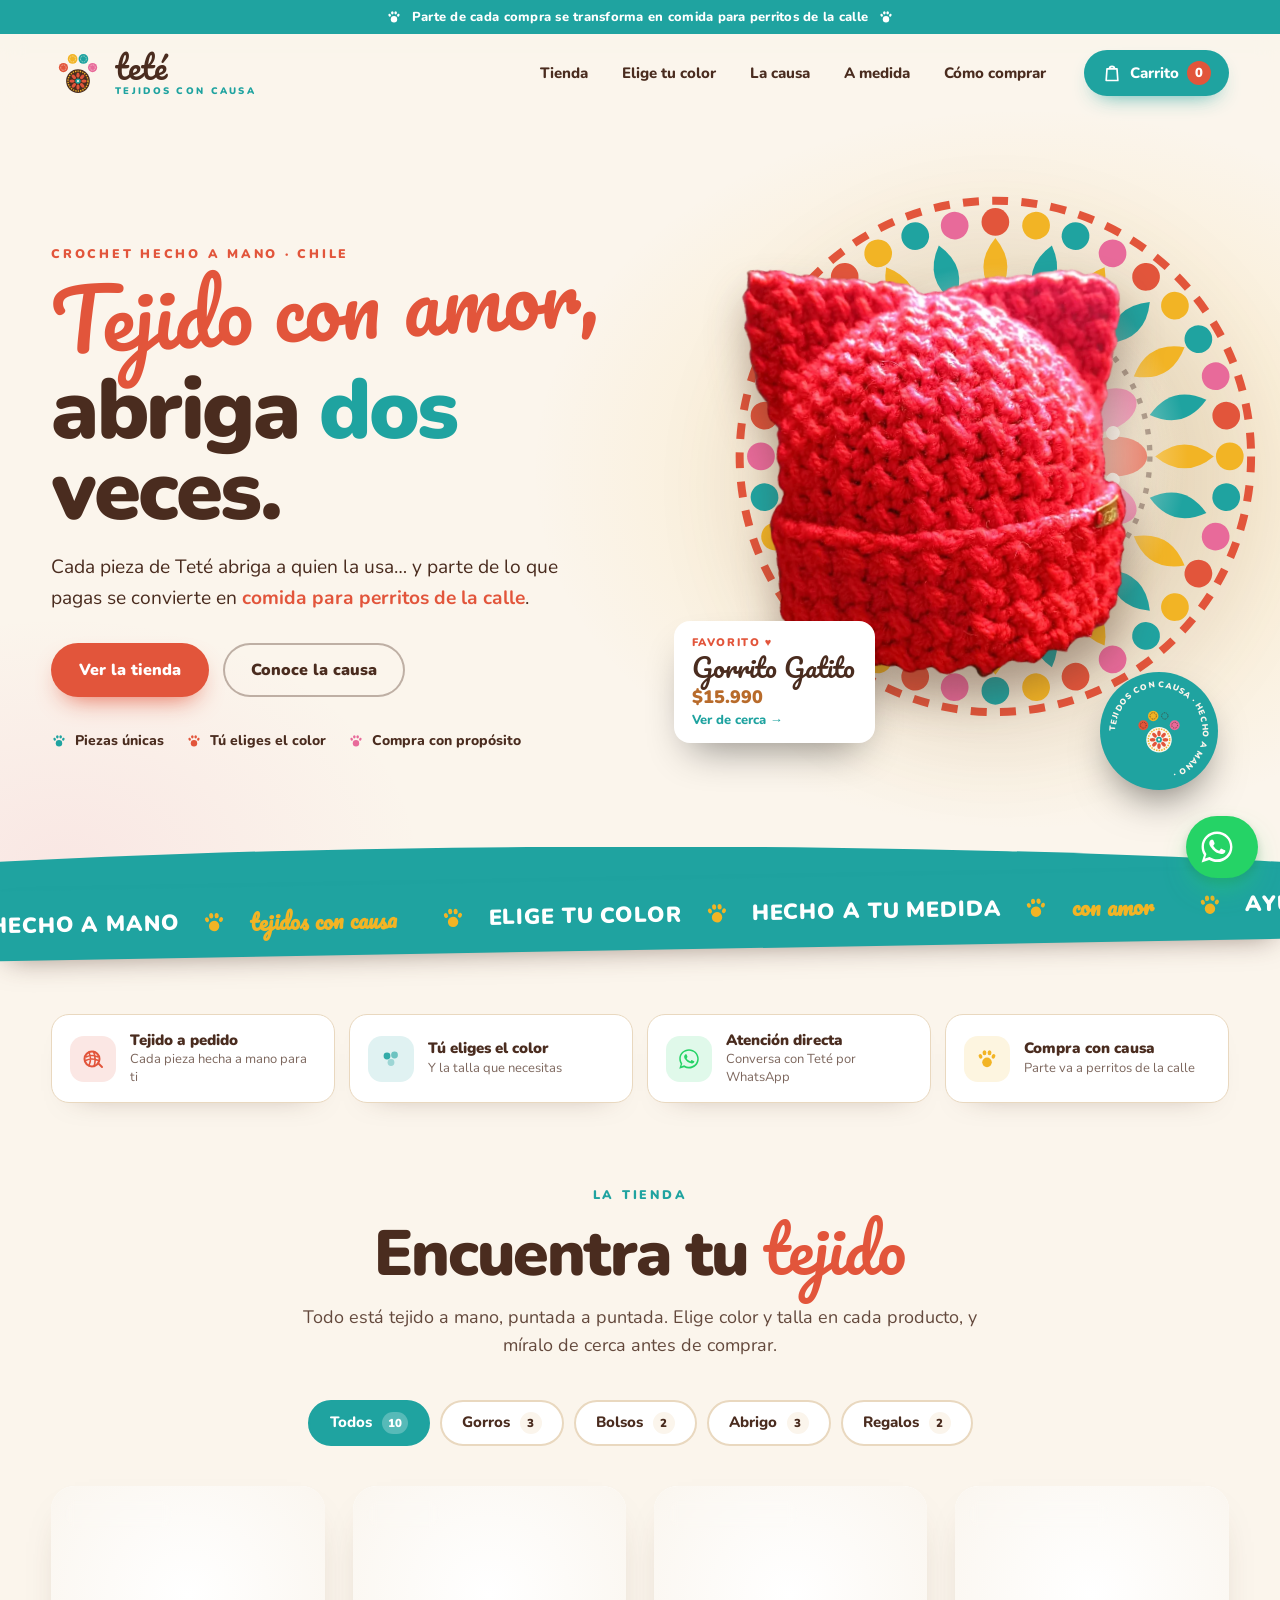
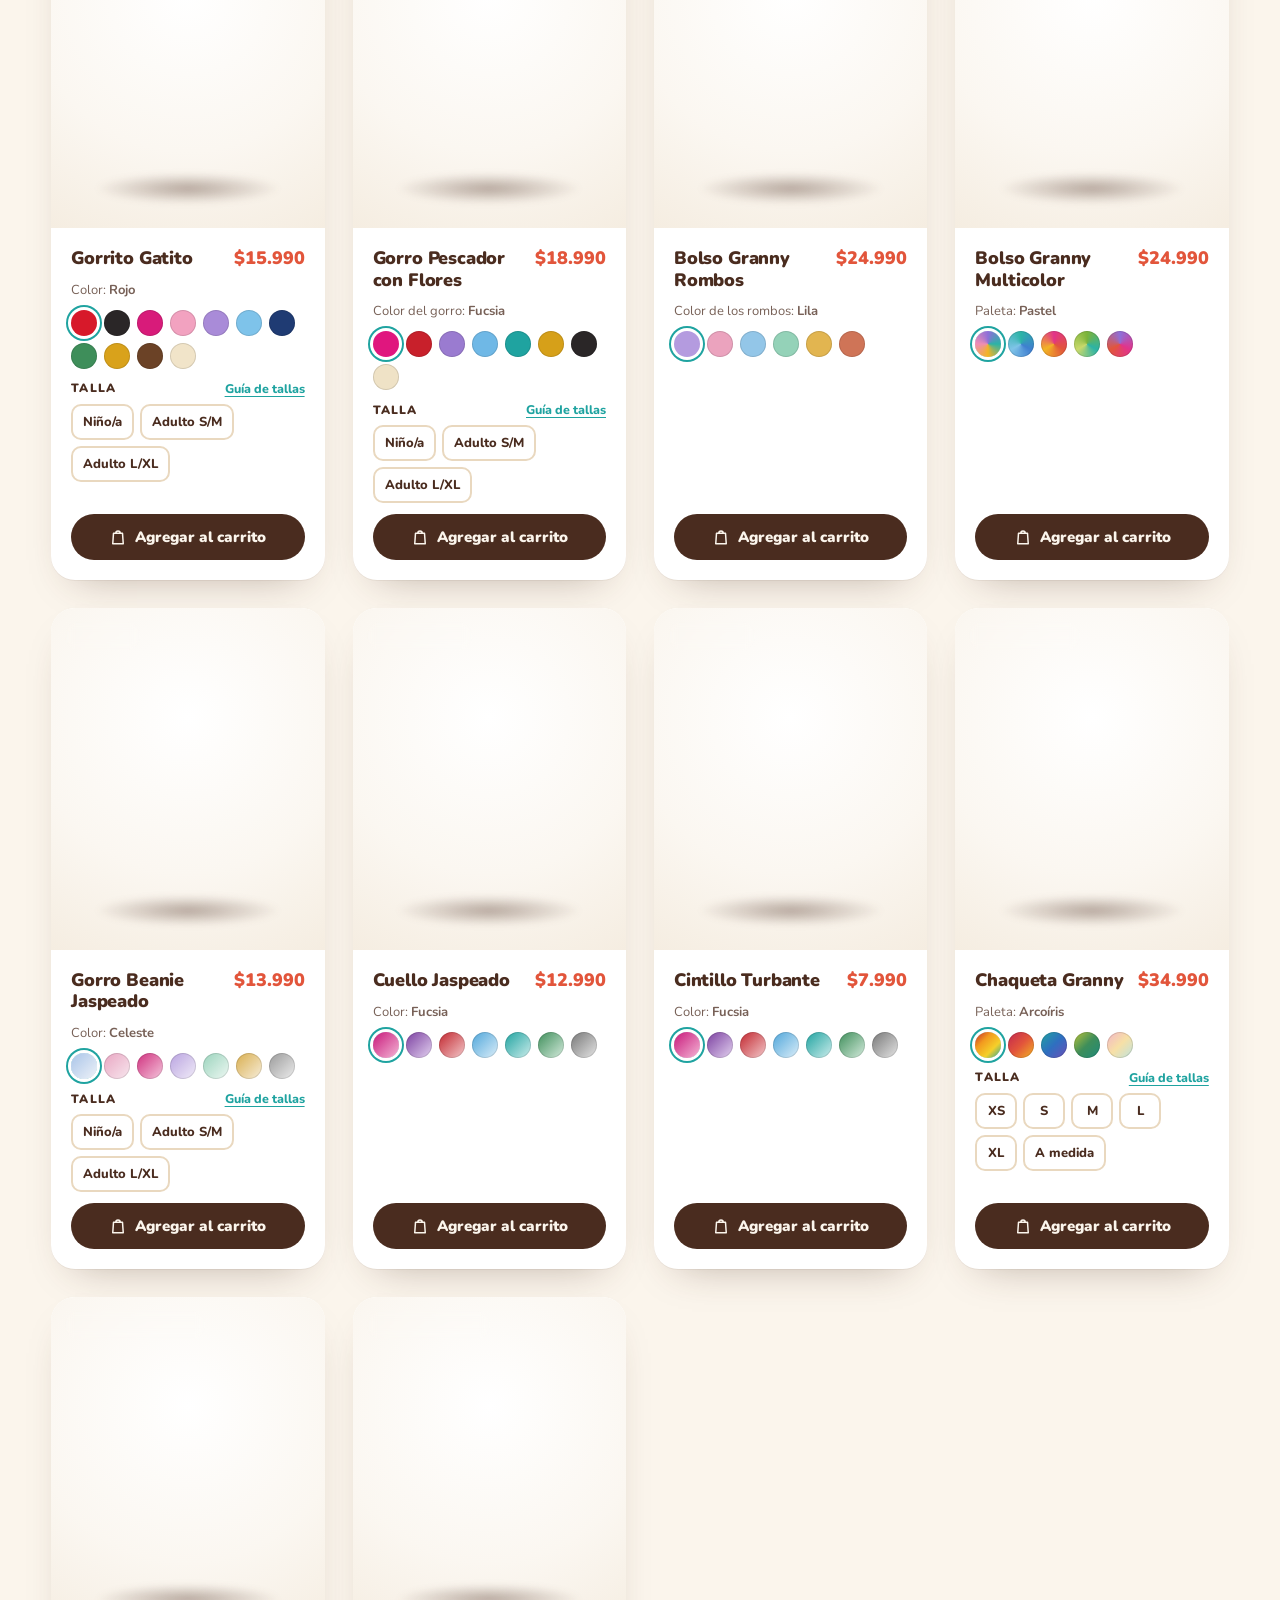
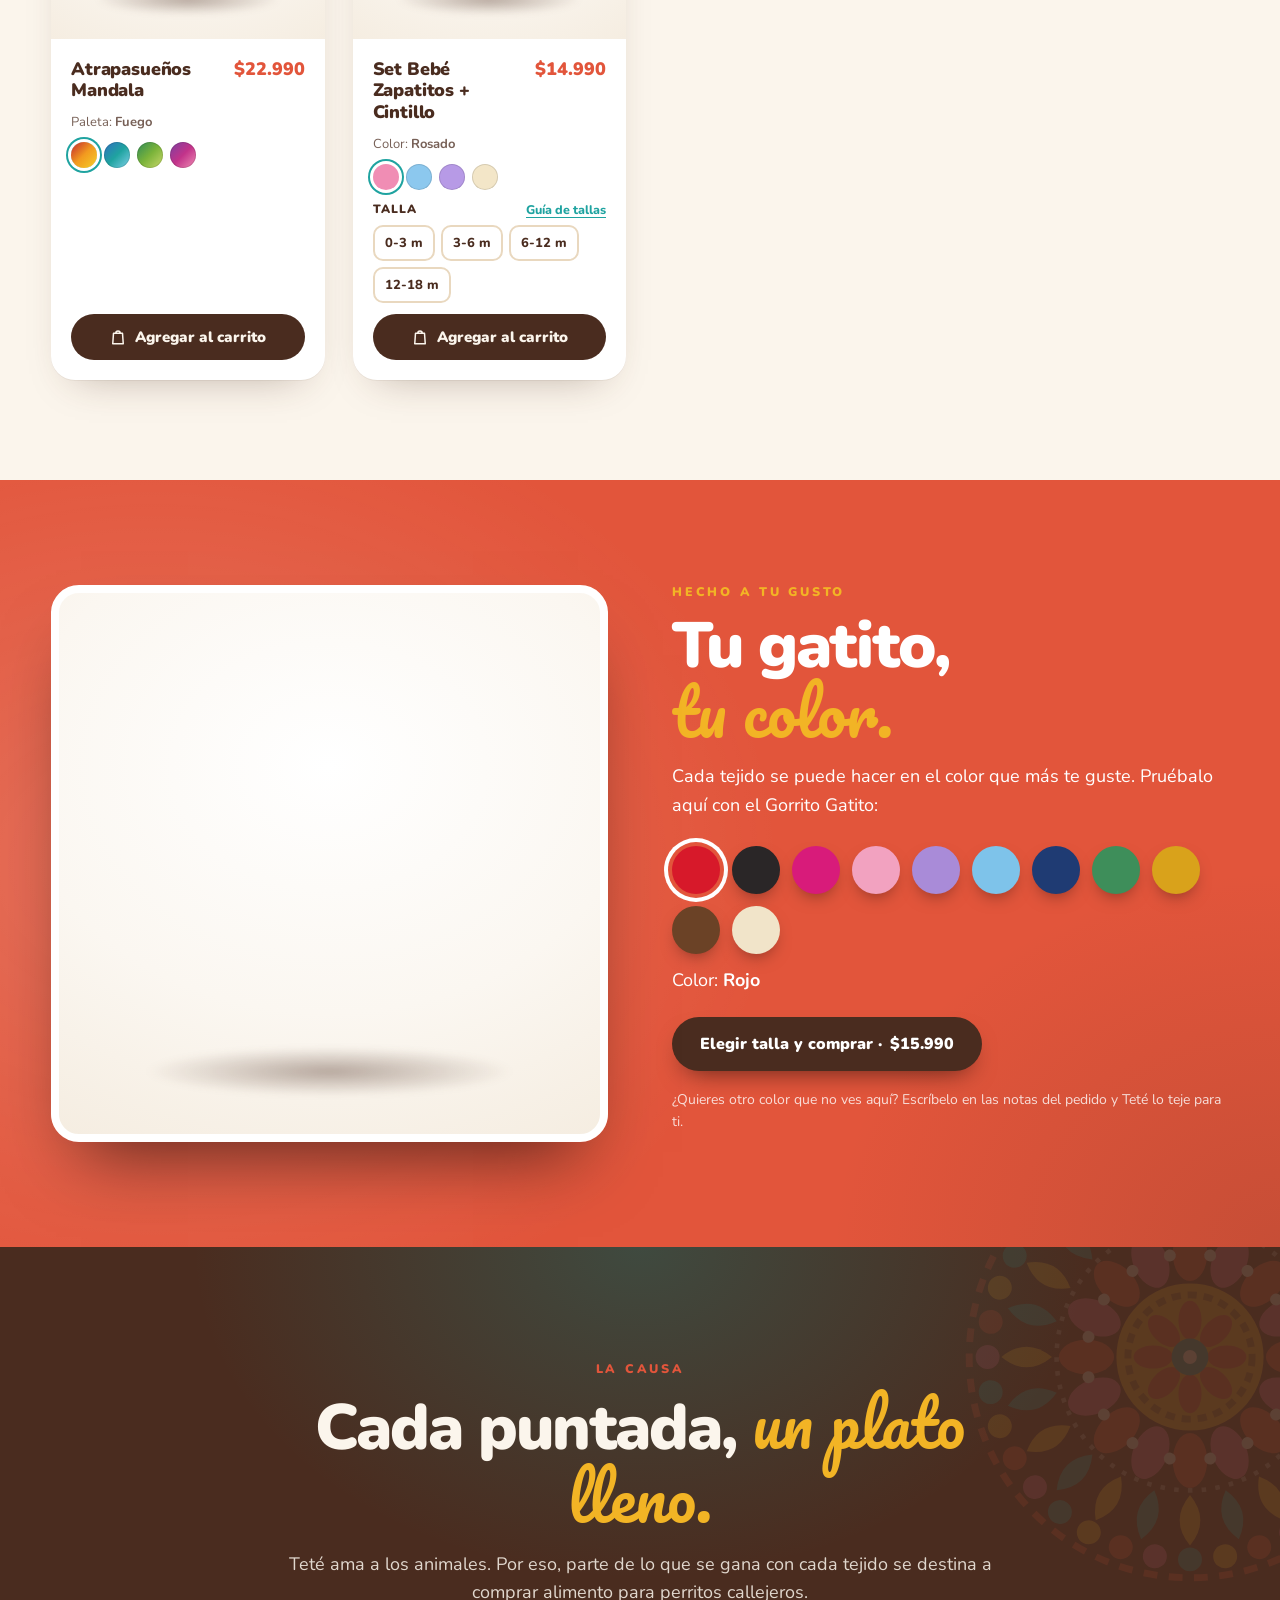
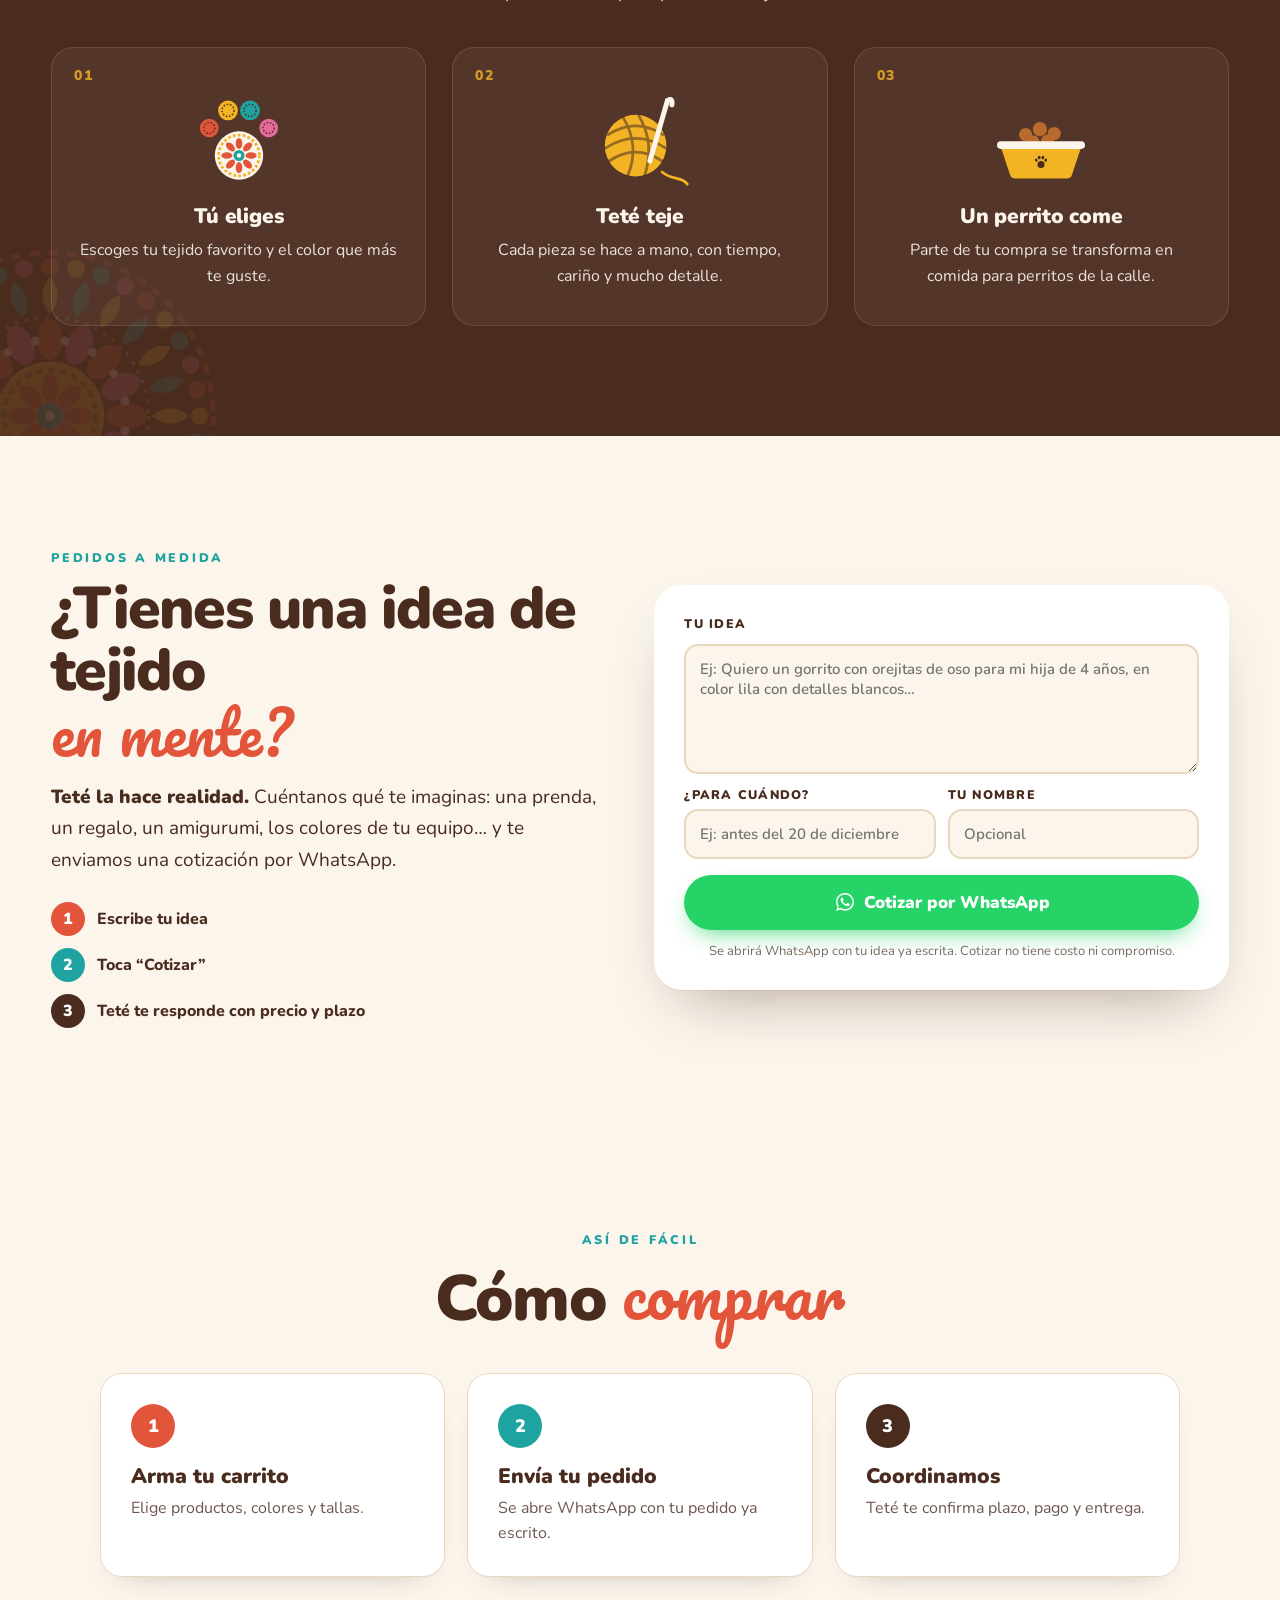
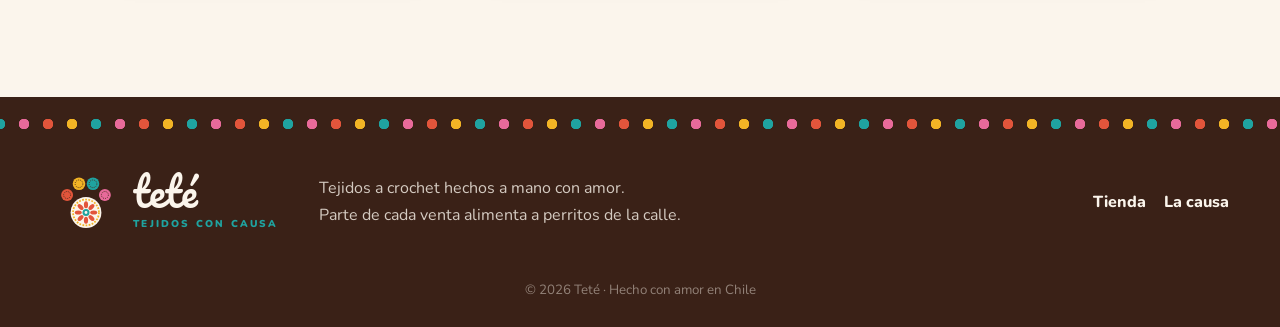
==== commit 7356dfa7: "Dominio propio: www.tetetejidos.cl La vista previa al compartir, la URL canónica y el QR de la tarje" ====
--- a/index.html
+++ b/index.html
@@ -10,23 +10,25 @@
 <!-- Vista previa al compartir (WhatsApp, Facebook, Instagram, X, LinkedIn).
      Al publicar la página, ejecuta preparar-para-publicar.ps1 para convertir estas rutas en direcciones completas. -->
 <meta property="og:type" content="website">
+<meta property="og:url" content="https://www.tetetejidos.cl/">
+<link rel="canonical" href="https://www.tetetejidos.cl/">
 <meta property="og:locale" content="es_CL">
 <meta property="og:site_name" content="Teté · Tejidos con causa">
 <meta property="og:title" content="Teté · Tejidos a crochet hechos a mano, en tu color">
 <meta property="og:description" content="Gorros, bolsos y regalos tejidos a pedido en el color que quieras. Parte de cada compra alimenta a perritos de la calle 🐾">
-<meta property="og:image" content="img/og-tete.jpg">
+<meta property="og:image" content="https://www.tetetejidos.cl/img/og-tete.jpg">
 <meta property="og:image:type" content="image/jpeg">
 <meta property="og:image:width" content="1200">
 <meta property="og:image:height" content="630">
 <meta property="og:image:alt" content="Logo de Teté junto a un gorrito tejido con orejitas de gato, con el texto: Tejidos hechos a mano, en tu color">
-<meta property="og:image" content="img/og-tete-cuadrada.jpg">
+<meta property="og:image" content="https://www.tetetejidos.cl/img/og-tete-cuadrada.jpg">
 <meta property="og:image:type" content="image/jpeg">
 <meta property="og:image:width" content="1200">
 <meta property="og:image:height" content="1200">
 <meta name="twitter:card" content="summary_large_image">
 <meta name="twitter:title" content="Teté · Tejidos a crochet hechos a mano, en tu color">
 <meta name="twitter:description" content="Gorros, bolsos y regalos tejidos a pedido. Parte de cada compra alimenta a perritos de la calle.">
-<meta name="twitter:image" content="img/og-tete.jpg">
+<meta name="twitter:image" content="https://www.tetetejidos.cl/img/og-tete.jpg">
 <meta name="twitter:image:alt" content="Logo de Teté junto a un gorrito tejido con orejitas de gato">
 <link rel="icon" href="img/favicon-mandala.svg" type="image/svg+xml">
 <link rel="icon" href="img/favicon-32.png" type="image/png" sizes="32x32">
